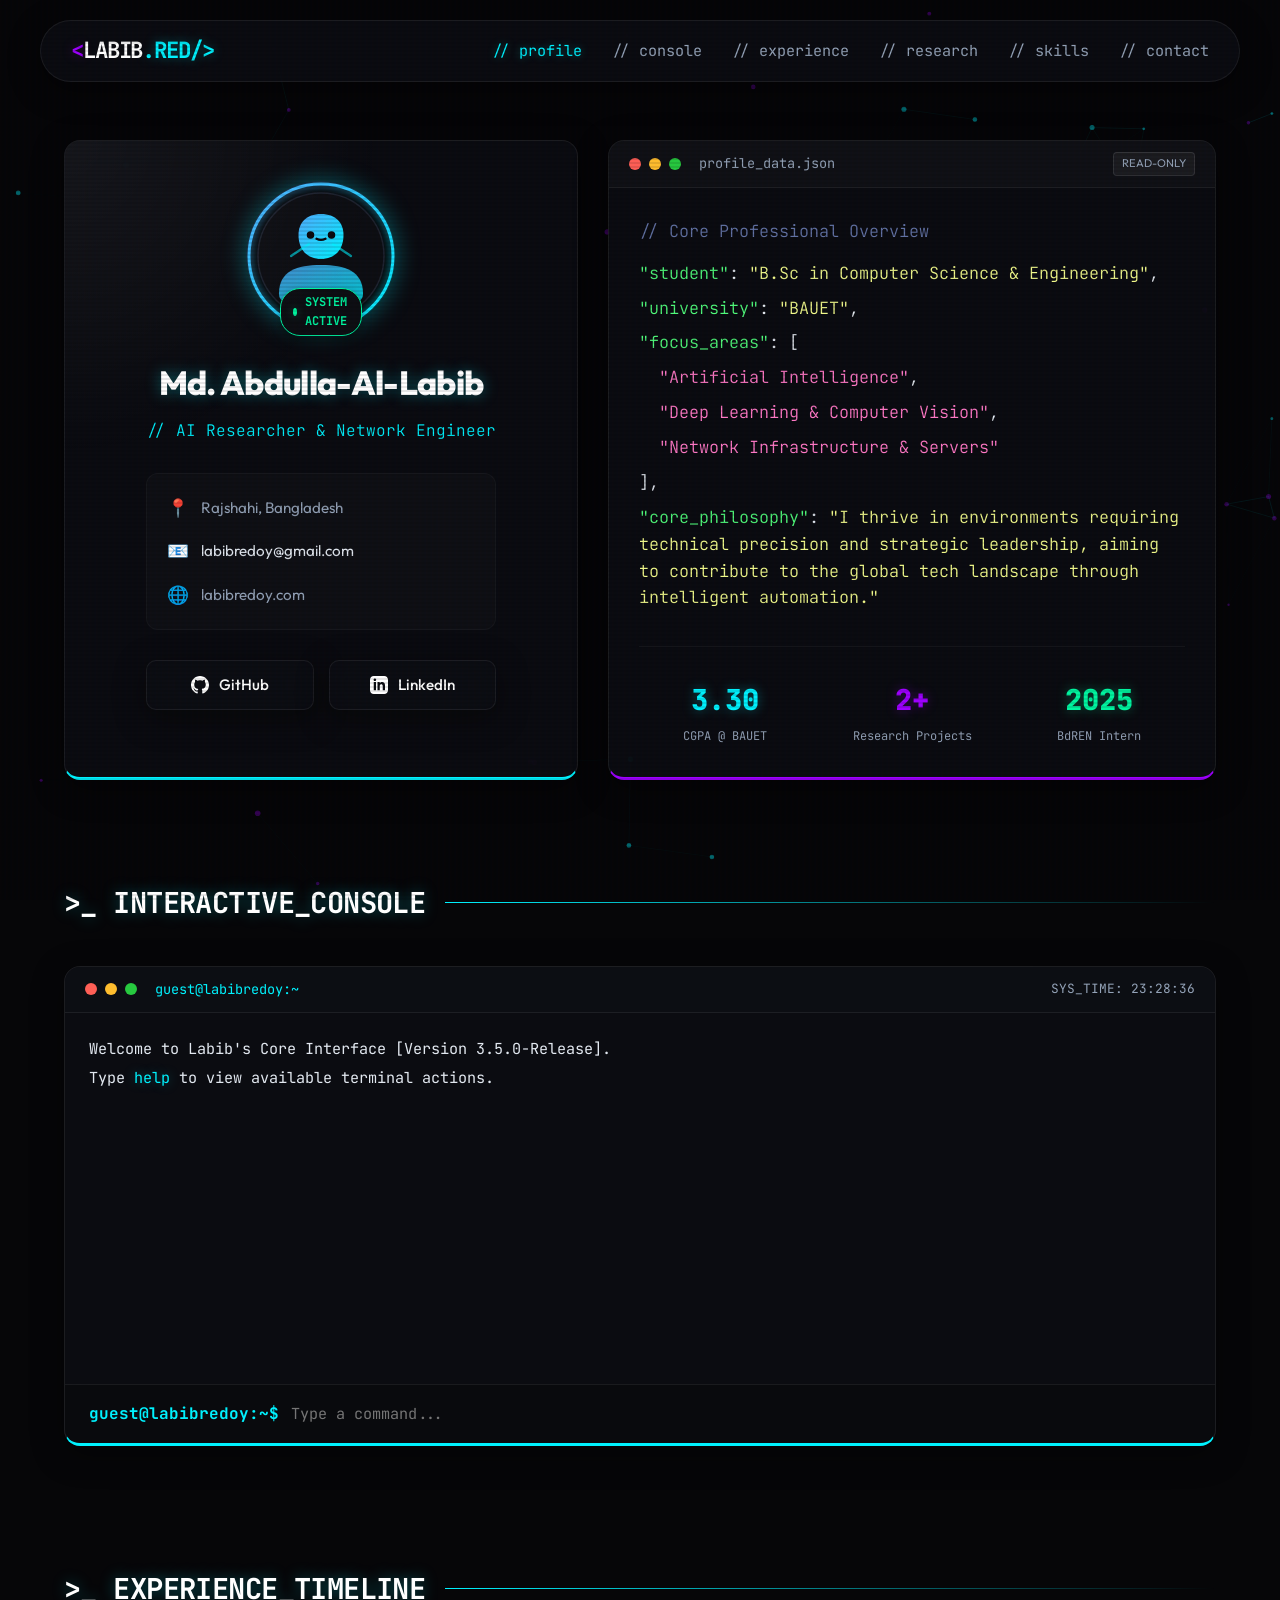
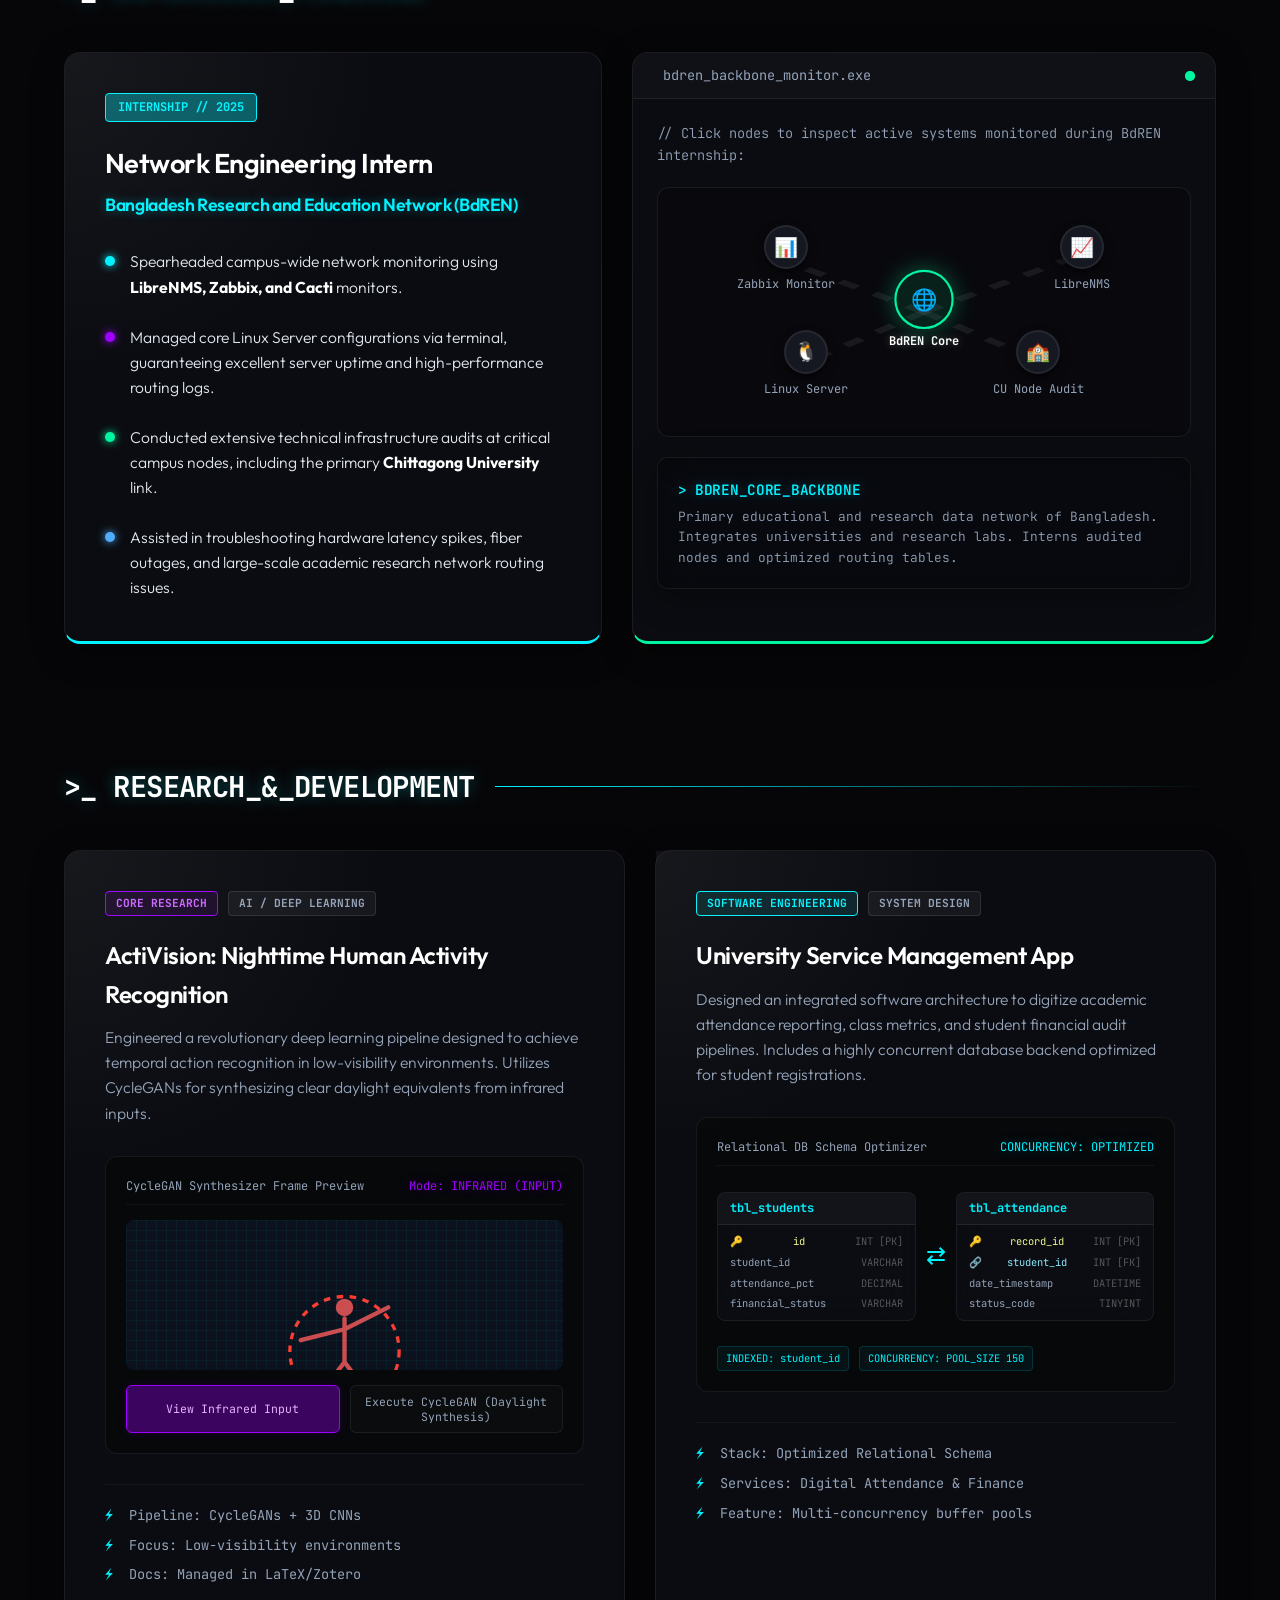
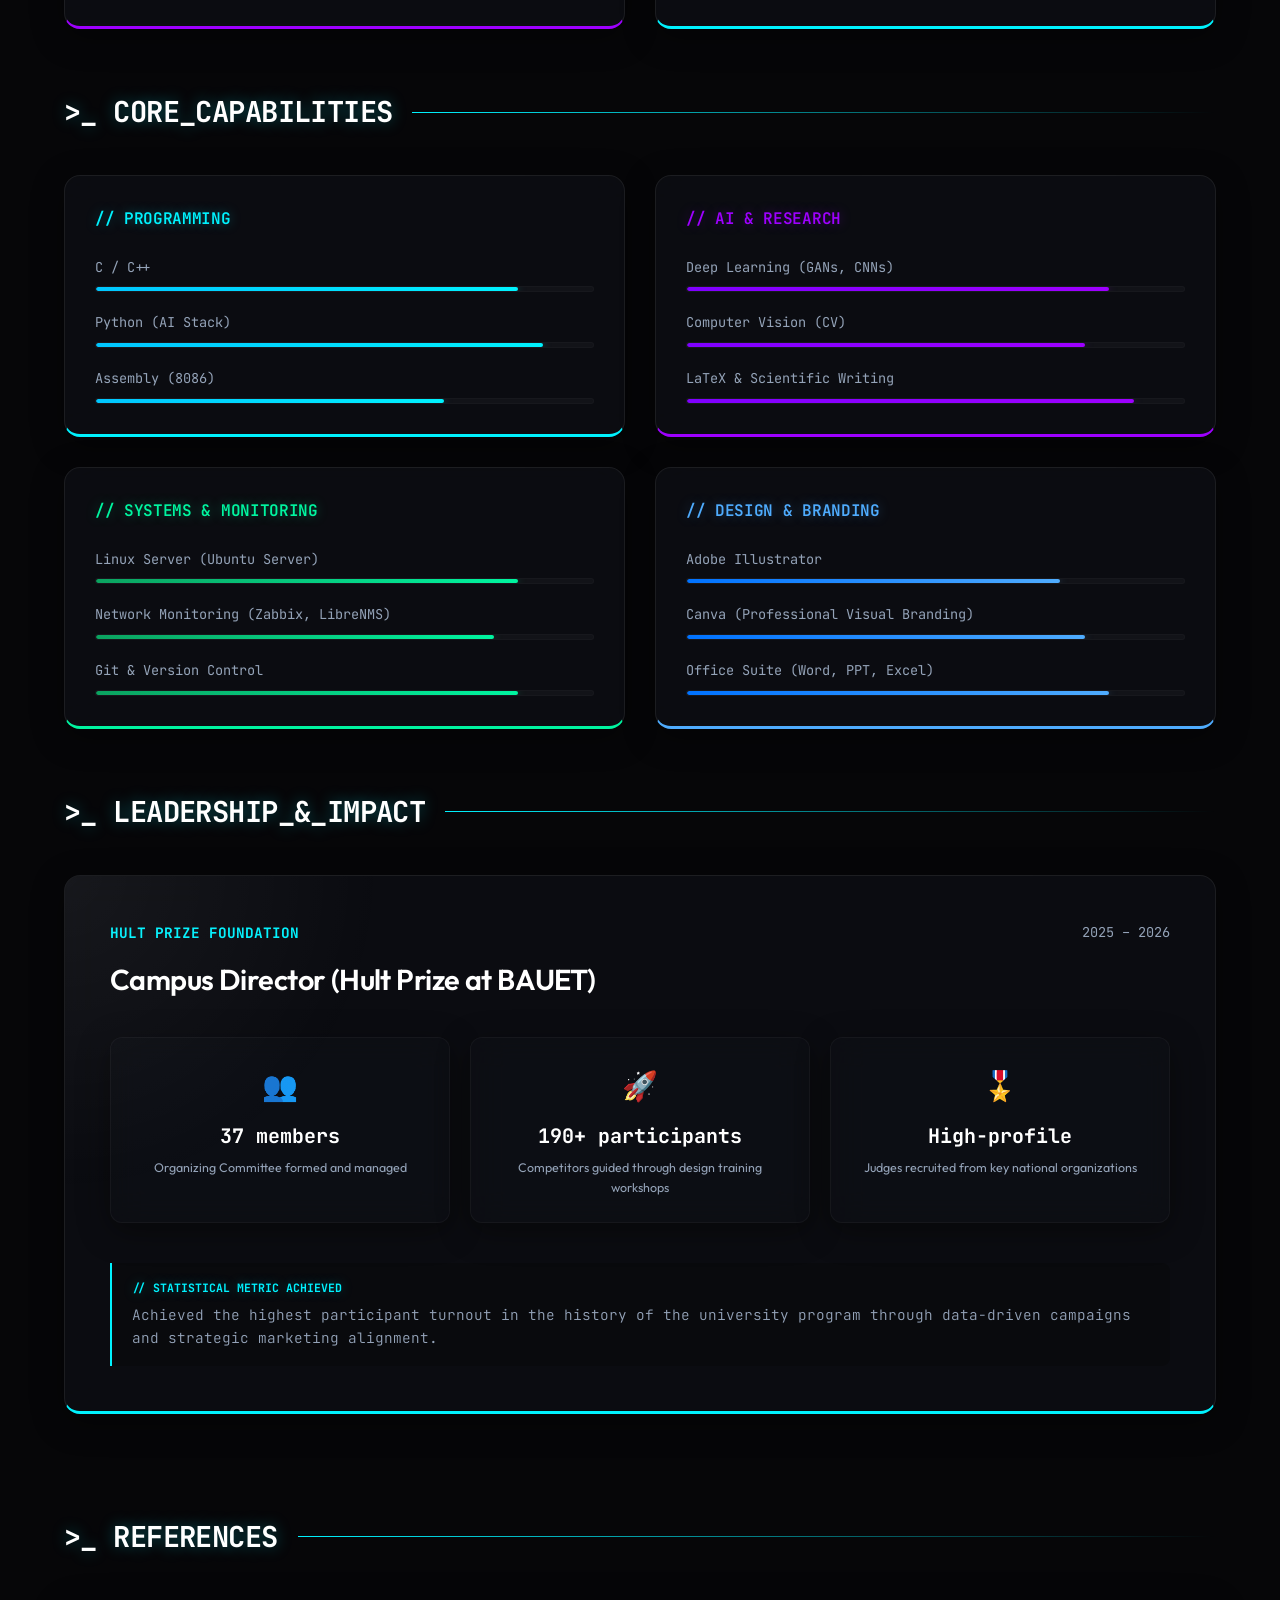
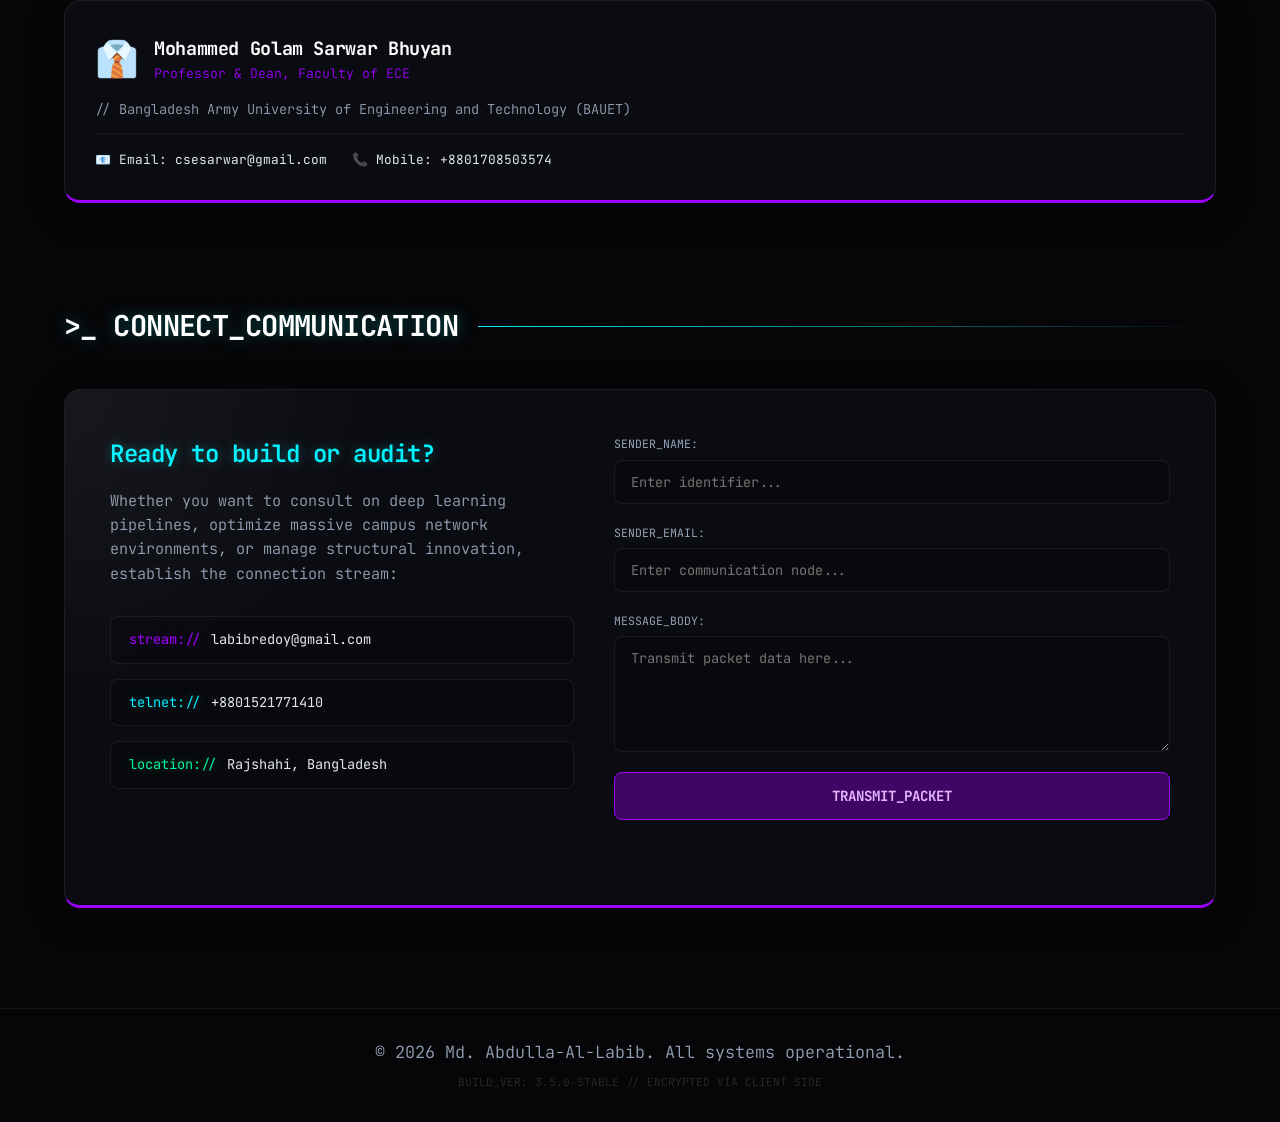
==== index.html @ 05182da0 "Add files via upload" ====
<!DOCTYPE html>
<html lang="en">
<head>
    <meta charset="UTF-8">
    <meta name="viewport" content="width=device-width, initial-scale=1.0">
    <title>Md. Abdulla-Al-Labib | AI Research & Network Infrastructure Engineer</title>
    <!-- SEO Optimization -->
    <meta name="description" content="Portfolio of Md. Abdulla-Al-Labib. Computer Science student at BAUET specializing in AI research, deep learning, network engineering, and high-performance server administration. Explore active projects, interactive terminals, and systems work.">
    <meta name="keywords" content="Abdulla-Al-Labib, Labib Redoy, AI Research, Deep Learning, Network Engineering, BdREN, BAUET, CycleGANs, Linux Administration, Cybersecurity, Portfolio">
    <meta name="author" content="Md. Abdulla-Al-Labib">
    <meta property="og:title" content="Md. Abdulla-Al-Labib | AI & Network Engineer Portfolio">
    <meta property="og:description" content="Explore AI research, deep learning pipelines, network configurations, and an interactive Linux terminal simulation.">
    <meta property="og:type" content="website">
    
    <!-- Google Fonts -->
    <link rel="preconnect" href="https://fonts.googleapis.com">
    <link rel="preconnect" href="https://fonts.gstatic.com" crossorigin>
    <link href="https://fonts.googleapis.com/css2?family=JetBrains+Mono:wght@300;400;500;700&family=Outfit:wght@300;400;500;600;700;800&display=swap" rel="stylesheet">
    
    <!-- Custom CSS Link -->
    <link rel="stylesheet" href="style.css">
</head>
<body class="cyber-theme-dark">
    <!-- Particle Background Canvas -->
    <canvas id="particle-canvas"></canvas>

    <!-- Scanning Line Effect -->
    <div class="hologram-scanline"></div>

    <!-- Interactive Navigation -->
    <header class="main-header glass-card">
        <div class="header-container">
            <a href="#" class="logo-text">
                <span class="neon-purple">&lt;</span>LABIB<span class="neon-teal">.RED/&gt;</span>
            </a>
            
            <nav class="desktop-nav">
                <ul>
                    <li><a href="#about" class="nav-link active">// profile</a></li>
                    <li><a href="#terminal-section" class="nav-link">// console</a></li>
                    <li><a href="#experience" class="nav-link">// experience</a></li>
                    <li><a href="#research" class="nav-link">// research</a></li>
                    <li><a href="#skills" class="nav-link">// skills</a></li>
                    <li><a href="#contact" class="nav-link">// contact</a></li>
                </ul>
            </nav>

            <button class="mobile-nav-toggle" aria-label="Toggle Menu" id="menu-toggle">
                <span class="bar"></span>
                <span class="bar"></span>
                <span class="bar"></span>
            </button>
        </div>
    </header>

    <!-- Mobile Navigation Overlay -->
    <div class="mobile-menu-overlay" id="mobile-menu">
        <nav class="mobile-nav">
            <ul>
                <li><a href="#about" class="mobile-link">// profile</a></li>
                <li><a href="#terminal-section" class="mobile-link">// console</a></li>
                <li><a href="#experience" class="mobile-link">// experience</a></li>
                <li><a href="#research" class="mobile-link">// research</a></li>
                <li><a href="#skills" class="mobile-link">// skills</a></li>
                <li><a href="#contact" class="mobile-link">// contact</a></li>
            </ul>
        </nav>
    </div>

    <!-- Main Container -->
    <main class="content-wrapper">
        
        <!-- Hero & Profile Section -->
        <section id="about" class="hero-section scroll-reveal">
            <div class="hero-grid">
                
                <!-- Profile Neon Card -->
                <div class="profile-card glass-card hover-tilt">
                    <div class="card-glow"></div>
                    <div class="profile-avatar-container">
                        <!-- If avatar.png is added by user it will display; otherwise elegant custom SVG structure is shown -->
                        <div class="avatar-wrapper">
                            <img src="avatar.png" alt="Md. Abdulla-Al-Labib" class="profile-img" onerror="this.style.display='none'; document.getElementById('fallback-svg-avatar').style.display='block';">
                            <svg id="fallback-svg-avatar" class="svg-avatar" viewBox="0 0 100 100" xmlns="http://www.w3.org/2000/svg">
                                <defs>
                                    <linearGradient id="avatar-grad" x1="0%" y1="0%" x2="100%" y2="100%">
                                        <stop offset="0%" stop-color="#4FACFE" />
                                        <stop offset="100%" stop-color="#00F2FE" />
                                    </linearGradient>
                                    <filter id="avatar-glow">
                                        <feGaussianBlur stdDeviation="3" result="blur" />
                                        <feComposite in="SourceGraphic" in2="blur" operator="over" />
                                    </filter>
                                </defs>
                                <circle cx="50" cy="50" r="48" fill="none" stroke="url(#avatar-grad)" stroke-width="2" filter="url(#avatar-glow)"/>
                                <circle cx="50" cy="50" r="42" fill="#0E0F14" stroke="#1F2430" stroke-width="1"/>
                                <!-- Cyber hacker graphic avatar -->
                                <path d="M50,22 C40,22 35,28 35,36 C35,46 41,52 50,52 C59,52 65,46 65,36 C65,28 60,22 50,22 Z" fill="url(#avatar-grad)" />
                                <path d="M22,75 C22,60 34,56 50,56 C66,56 78,60 78,75 C78,82 72,82 50,82 C28,82 22,82 22,75 Z" fill="url(#avatar-grad)" opacity="0.8" />
                                <circle cx="43" cy="36" r="2.5" fill="#0B0B0F" />
                                <circle cx="57" cy="36" r="2.5" fill="#0B0B0F" />
                                <path d="M47,38.5 Q50,40 53,38.5" fill="none" stroke="#0B0B0F" stroke-width="1.5" stroke-linecap="round"/>
                                <path d="M30,50 L42,42 M70,50 L58,42" stroke="#00F2FE" stroke-width="1.5" stroke-linecap="round" opacity="0.6"/>
                            </svg>
                        </div>
                        <div class="status-badge">
                            <span class="status-indicator-dot"></span>
                            <span class="status-text">SYSTEM ACTIVE</span>
                        </div>
                    </div>
                    
                    <div class="profile-details">
                        <h1 class="dev-name neon-glow-text">Md. Abdulla-Al-Labib</h1>
                        <p class="dev-tagline">// AI Researcher &amp; Network Engineer</p>
                        
                        <div class="meta-item-group">
                            <div class="meta-item">
                                <span class="meta-icon">📍</span>
                                <span class="meta-label">Rajshahi, Bangladesh</span>
                            </div>
                            <div class="meta-item">
                                <span class="meta-icon">📧</span>
                                <a href="mailto:labibredoy@gmail.com" class="meta-link">labibredoy@gmail.com</a>
                            </div>
                            <div class="meta-item">
                                <span class="meta-icon">🌐</span>
                                <span class="meta-label">labibredoy.com</span>
                            </div>
                        </div>

                        <div class="social-badges">
                            <a href="https://github.com/labibredoy" target="_blank" class="social-btn glass-card">
                                <svg class="social-icon" viewBox="0 0 24 24" xmlns="http://www.w3.org/2000/svg"><path d="M12 0c-6.626 0-12 5.373-12 12 0 5.302 3.438 9.8 8.207 11.387.599.111.793-.261.793-.577v-2.234c-3.338.726-4.033-1.416-4.033-1.416-.546-1.387-1.333-1.756-1.333-1.756-1.089-.745.083-.729.083-.729 1.205.084 1.839 1.237 1.839 1.237 1.07 1.834 2.807 1.304 3.492.997.107-.775.418-1.305.762-1.604-2.665-.305-5.467-1.334-5.467-5.931 0-1.311.469-2.381 1.236-3.221-.124-.303-.535-1.524.117-3.176 0 0 1.008-.322 3.301 1.23.957-.266 1.983-.399 3.003-.404 1.02.005 2.047.138 3.006.404 2.291-1.552 3.297-1.23 3.297-1.23.653 1.653.242 2.874.118 3.176.77.84 1.235 1.911 1.235 3.221 0 4.609-2.807 5.624-5.479 5.921.43.372.823 1.102.823 2.222v3.293c0 .319.192.694.801.576 4.765-1.589 8.199-6.086 8.199-11.386 0-6.627-5.373-12-12-12z" fill="currentColor"/></svg>
                                <span>GitHub</span>
                            </a>
                            <a href="https://linkedin.com/in/labibredoy" target="_blank" class="social-btn glass-card">
                                <svg class="social-icon" viewBox="0 0 24 24" xmlns="http://www.w3.org/2000/svg"><path d="M19 0h-14c-2.761 0-5 2.239-5 5v14c0 2.761 2.239 5 5 5h14c2.762 0 5-2.239 5-5v-14c0-2.761-2.238-5-5-5zm-11 19h-3v-11h3v11zm-1.5-12.268c-.966 0-1.75-.779-1.75-1.75s.784-1.75 1.75-1.75 1.75.779 1.75 1.75-.784 1.75-1.75 1.75zm13.5 12.268h-3v-5.604c0-3.368-4-3.113-4 0v5.604h-3v-11h3v1.765c1.396-2.586 7-2.777 7 2.476v6.759z" fill="currentColor"/></svg>
                                <span>LinkedIn</span>
                            </a>
                        </div>
                    </div>
                </div>

                <!-- Profile Bio Console Card -->
                <div class="bio-panel glass-card">
                    <div class="panel-header">
                        <div class="window-dot red"></div>
                        <div class="window-dot yellow"></div>
                        <div class="window-dot green"></div>
                        <span class="panel-title">profile_data.json</span>
                        <span class="panel-tag">READ-ONLY</span>
                    </div>
                    <div class="panel-body font-mono">
                        <p class="code-comment">// Core Professional Overview</p>
                        <p class="code-line"><span class="c-key">"student"</span>: <span class="c-val">"B.Sc in Computer Science &amp; Engineering"</span>,</p>
                        <p class="code-line"><span class="c-key">"university"</span>: <span class="c-val">"BAUET"</span>,</p>
                        <p class="code-line"><span class="c-key">"focus_areas"</span>: [</p>
                        <p class="code-line indent-1"><span class="c-string">"Artificial Intelligence"</span>,</p>
                        <p class="code-line indent-1"><span class="c-string">"Deep Learning &amp; Computer Vision"</span>,</p>
                        <p class="code-line indent-1"><span class="c-string">"Network Infrastructure &amp; Servers"</span></p>
                        <p class="code-line">],</p>
                        <p class="code-line"><span class="c-key">"core_philosophy"</span>: <span class="c-val">"I thrive in environments requiring technical precision and strategic leadership, aiming to contribute to the global tech landscape through intelligent automation."</span></p>
                        
                        <div class="profile-highlights">
                            <div class="highlight-stat">
                                <span class="stat-number neon-teal">3.30</span>
                                <span class="stat-desc">CGPA @ BAUET</span>
                            </div>
                            <div class="highlight-stat">
                                <span class="stat-number neon-purple">2+</span>
                                <span class="stat-desc">Research Projects</span>
                            </div>
                            <div class="highlight-stat">
                                <span class="stat-number neon-emerald">2025</span>
                                <span class="stat-desc">BdREN Intern</span>
                            </div>
                        </div>
                    </div>
                </div>

            </div>
        </section>

        <!-- Terminal Interactive Section -->
        <section id="terminal-section" class="terminal-container-section scroll-reveal">
            <div class="section-title-wrap">
                <h2 class="section-title neon-glow-text">&gt;_ INTERACTIVE_CONSOLE</h2>
                <div class="decor-line"></div>
            </div>
            
            <div class="terminal-shell glass-card">
                <div class="terminal-header">
                    <div class="window-dot red"></div>
                    <div class="window-dot yellow"></div>
                    <div class="window-dot green"></div>
                    <span class="terminal-title">guest@labibredoy:~</span>
                    <div class="terminal-sys-time" id="live-time">SYS_TIME: 16:21:51</div>
                </div>
                
                <div class="terminal-body font-mono" id="terminal-output">
                    <div class="terminal-row">Welcome to Labib's Core Interface [Version 3.5.0-Release].</div>
                    <div class="terminal-row">Type <span class="neon-teal">help</span> to view available terminal actions.</div>
                    <div class="terminal-row">&nbsp;</div>
                </div>
                
                <div class="terminal-input-row font-mono">
                    <span class="terminal-prompt">guest@labibredoy:~$</span>
                    <div class="input-wrapper">
                        <input type="text" id="terminal-input" autocomplete="off" autofocus placeholder="Type a command...">
                        <div class="autocomplete-hint" id="autocomplete-hint"></div>
                    </div>
                </div>
            </div>
        </section>

        <!-- Experience Timeline & Monitoring Node Visualization -->
        <section id="experience" class="experience-section scroll-reveal">
            <div class="section-title-wrap">
                <h2 class="section-title neon-glow-text">&gt;_ EXPERIENCE_TIMELINE</h2>
                <div class="decor-line"></div>
            </div>

            <div class="exp-grid">
                <!-- Timeline Info Card -->
                <div class="exp-details-card glass-card">
                    <div class="card-glow"></div>
                    <div class="exp-badge">INTERNSHIP // 2025</div>
                    <h3 class="exp-role">Network Engineering Intern</h3>
                    <h4 class="exp-org neon-teal">Bangladesh Research and Education Network (BdREN)</h4>
                    
                    <ul class="exp-bullets">
                        <li>
                            <span class="bullet-glow teal"></span>
                            <p>Spearheaded campus-wide network monitoring using <strong>LibreNMS, Zabbix, and Cacti</strong> monitors.</p>
                        </li>
                        <li>
                            <span class="bullet-glow purple"></span>
                            <p>Managed core Linux Server configurations via terminal, guaranteeing excellent server uptime and high-performance routing logs.</p>
                        </li>
                        <li>
                            <span class="bullet-glow emerald"></span>
                            <p>Conducted extensive technical infrastructure audits at critical campus nodes, including the primary <strong>Chittagong University</strong> link.</p>
                        </li>
                        <li>
                            <span class="bullet-glow blue"></span>
                            <p>Assisted in troubleshooting hardware latency spikes, fiber outages, and large-scale academic research network routing issues.</p>
                        </li>
                    </ul>
                </div>

                <!-- Network Monitoring Node Interactive Interface -->
                <div class="network-vis-card glass-card">
                    <div class="panel-header">
                        <span class="panel-title">bdren_backbone_monitor.exe</span>
                        <div class="pulse-beacon">
                            <span class="beacon-wave"></span>
                            <span class="beacon-dot"></span>
                        </div>
                    </div>
                    <div class="panel-body">
                        <p class="vis-instruction font-mono">// Click nodes to inspect active systems monitored during BdREN internship:</p>
                        
                        <div class="network-canvas-wrap">
                            <div class="net-nodes-container">
                                <!-- Central Router Node -->
                                <div class="net-node central active-node" id="node-central" data-node="bdren">
                                    <div class="node-circle">🌐</div>
                                    <span class="node-name">BdREN Core</span>
                                </div>
                                
                                <!-- Satellite Node 1: Zabbix -->
                                <div class="net-node sat-node" id="node-zabbix" data-node="zabbix" style="top: 15%; left: 15%;">
                                    <div class="node-circle">📊</div>
                                    <span class="node-name">Zabbix Monitor</span>
                                </div>

                                <!-- Satellite Node 2: LibreNMS -->
                                <div class="net-node sat-node" id="node-librenms" data-node="librenms" style="top: 15%; right: 15%;">
                                    <div class="node-circle">📈</div>
                                    <span class="node-name">LibreNMS</span>
                                </div>

                                <!-- Satellite Node 3: Linux Server -->
                                <div class="net-node sat-node" id="node-linux" data-node="linux" style="bottom: 15%; left: 20%;">
                                    <div class="node-circle">🐧</div>
                                    <span class="node-name">Linux Server</span>
                                </div>

                                <!-- Satellite Node 4: CU Link -->
                                <div class="net-node sat-node" id="node-cu" data-node="cu" style="bottom: 15%; right: 20%;">
                                    <div class="node-circle">🏫</div>
                                    <span class="node-name">CU Node Audit</span>
                                </div>

                                <!-- SVG Connecting Lines -->
                                <svg class="net-links-svg" viewBox="0 0 100 100" preserveAspectRatio="none">
                                    <line x1="50%" y1="50%" x2="22%" y2="28%" class="net-link-line" id="link-zabbix"/>
                                    <line x1="50%" y1="50%" x2="78%" y2="28%" class="net-link-line" id="link-librenms"/>
                                    <line x1="50%" y1="50%" x2="26%" y2="72%" class="net-link-line" id="link-linux"/>
                                    <line x1="50%" y1="50%" x2="74%" y2="72%" class="net-link-line" id="link-cu"/>
                                </svg>
                            </div>
                        </div>

                        <!-- Info Display Panel for Active Node -->
                        <div class="node-info-panel glass-card font-mono" id="node-info-text">
                            <h4 class="node-info-title neon-teal">&gt; BDREN_CORE_BACKBONE</h4>
                            <p class="node-info-body">Primary educational and research data network of Bangladesh. Integrates universities and research labs. Interns audited nodes and optimized routing tables.</p>
                        </div>
                    </div>
                </div>
            </div>
        </section>

        <!-- AI Research & Projects Grid -->
        <section id="research" class="research-section scroll-reveal">
            <div class="section-title-wrap">
                <h2 class="section-title neon-glow-text">&gt;_ RESEARCH_&amp;_DEVELOPMENT</h2>
                <div class="decor-line"></div>
            </div>

            <div class="research-grid">
                
                <!-- Project 1: Activision (Deep Learning Research) -->
                <div class="project-card glass-card">
                    <div class="card-glow"></div>
                    <div class="project-tags">
                        <span class="tag purple">CORE RESEARCH</span>
                        <span class="tag">AI / DEEP LEARNING</span>
                    </div>
                    
                    <h3 class="project-title">ActiVision: Nighttime Human Activity Recognition</h3>
                    <p class="project-description">
                        Engineered a revolutionary deep learning pipeline designed to achieve temporal action recognition in low-visibility environments. Utilizes CycleGANs for synthesizing clear daylight equivalents from infrared inputs.
                    </p>

                    <!-- Interactive Image Toggle/Slider Sim representing CycleGAN translation -->
                    <div class="cyclegan-sandbox">
                        <div class="sandbox-header font-mono">
                            <span>CycleGAN Synthesizer Frame Preview</span>
                            <span class="neon-purple" id="sandbox-mode-txt">Mode: INFRARED (INPUT)</span>
                        </div>
                        <div class="sandbox-display">
                            <!-- SVG Representing Infrared frame -->
                            <div class="frame-canvas ir-canvas active-frame" id="ir-frame">
                                <div class="thermal-grid"></div>
                                <svg viewBox="0 0 200 120" xmlns="http://www.w3.org/2000/svg">
                                    <rect width="200" height="120" fill="#0c111e"/>
                                    <!-- Infrared visual scanlines -->
                                    <circle cx="100" cy="60" r="25" fill="none" stroke="#ff3b30" stroke-width="1.5" stroke-dasharray="3 3"/>
                                    <!-- Low vis wireframe human action -->
                                    <path d="M100,45 L100,65 L85,85 M100,65 L115,85 M100,50 L80,55 M100,50 L120,40" stroke="#ff5b5b" stroke-width="2" stroke-linecap="round" fill="none" opacity="0.8"/>
                                    <circle cx="100" cy="40" r="4" fill="#ff5b5b" opacity="0.8"/>
                                    <!-- Static / Thermal Noise overlay -->
                                    <rect width="200" height="120" fill="url(#static-pattern)" opacity="0.15"/>
                                </svg>
                            </div>

                            <!-- SVG Representing daylight translated frame -->
                            <div class="frame-canvas daylight-canvas" id="day-frame">
                                <svg viewBox="0 0 200 120" xmlns="http://www.w3.org/2000/svg">
                                    <rect width="200" height="120" fill="#f0f4f8"/>
                                    <!-- Full visibility reconstructed human action -->
                                    <path d="M100,45 L100,65 L85,85 M100,65 L115,85 M100,50 L80,55 M100,50 L120,40" stroke="#0052cc" stroke-width="2.5" stroke-linecap="round" fill="none"/>
                                    <circle cx="100" cy="40" r="4.5" fill="#0052cc"/>
                                    <path d="M70,105 L130,105" stroke="#333" stroke-width="1"/>
                                </svg>
                            </div>
                        </div>
                        <div class="sandbox-controls font-mono">
                            <button class="synth-btn active" id="btn-show-ir">View Infrared Input</button>
                            <button class="synth-btn" id="btn-show-day">Execute CycleGAN (Daylight Synthesis)</button>
                        </div>
                    </div>

                    <ul class="project-bullets font-mono">
                        <li><span>⚡</span> Pipeline: CycleGANs + 3D CNNs</li>
                        <li><span>⚡</span> Focus: Low-visibility environments</li>
                        <li><span>⚡</span> Docs: Managed in LaTeX/Zotero</li>
                    </ul>
                </div>

                <!-- Project 2: University Service Management Application -->
                <div class="project-card glass-card">
                    <div class="card-glow"></div>
                    <div class="project-tags">
                        <span class="tag teal">SOFTWARE ENGINEERING</span>
                        <span class="tag">SYSTEM DESIGN</span>
                    </div>

                    <h3 class="project-title">University Service Management App</h3>
                    <p class="project-description">
                        Designed an integrated software architecture to digitize academic attendance reporting, class metrics, and student financial audit pipelines. Includes a highly concurrent database backend optimized for student registrations.
                    </p>

                    <!-- Interactive Database Schema Widget -->
                    <div class="db-schema-sandbox">
                        <div class="sandbox-header font-mono">
                            <span>Relational DB Schema Optimizer</span>
                            <span class="neon-teal">CONCURRENCY: OPTIMIZED</span>
                        </div>
                        
                        <div class="db-schema-grid font-mono">
                            <!-- Table 1: Students -->
                            <div class="db-table glass-card">
                                <div class="table-title">tbl_students</div>
                                <div class="table-rows">
                                    <div class="table-field pk">id <span class="field-type">INT [PK]</span></div>
                                    <div class="table-field">student_id <span class="field-type">VARCHAR</span></div>
                                    <div class="table-field">attendance_pct <span class="field-type">DECIMAL</span></div>
                                    <div class="table-field">financial_status <span class="field-type">VARCHAR</span></div>
                                </div>
                            </div>
                            
                            <!-- Connecting Link representation -->
                            <div class="db-connector">⇄</div>

                            <!-- Table 2: Attendance -->
                            <div class="db-table glass-card">
                                <div class="table-title">tbl_attendance</div>
                                <div class="table-rows">
                                    <div class="table-field pk">record_id <span class="field-type">INT [PK]</span></div>
                                    <div class="table-field fk">student_id <span class="field-type">INT [FK]</span></div>
                                    <div class="table-field">date_timestamp <span class="field-type">DATETIME</span></div>
                                    <div class="table-field">status_code <span class="field-type">TINYINT</span></div>
                                </div>
                            </div>
                        </div>
                        
                        <div class="optimization-metrics font-mono">
                            <span class="metric-badge">INDEXED: student_id</span>
                            <span class="metric-badge">CONCURRENCY: POOL_SIZE 150</span>
                        </div>
                    </div>

                    <ul class="project-bullets font-mono">
                        <li><span>⚡</span> Stack: Optimized Relational Schema</li>
                        <li><span>⚡</span> Services: Digital Attendance &amp; Finance</li>
                        <li><span>⚡</span> Feature: Multi-concurrency buffer pools</li>
                    </ul>
                </div>

            </div>
        </section>

        <!-- High-Tech Skills Dashboard -->
        <section id="skills" class="skills-section scroll-reveal">
            <div class="section-title-wrap">
                <h2 class="section-title neon-glow-text">&gt;_ CORE_CAPABILITIES</h2>
                <div class="decor-line"></div>
            </div>

            <div class="skills-dashboard">
                <!-- Skill Category 1 -->
                <div class="skill-category-card glass-card">
                    <h3 class="category-header neon-teal">// PROGRAMMING</h3>
                    <div class="skill-item-wrap">
                        <div class="skill-row-item">
                            <div class="skill-name font-mono">C / C++</div>
                            <div class="progress-bar-container">
                                <div class="progress-fill teal-glow" style="width: 85%;"></div>
                            </div>
                        </div>
                        <div class="skill-row-item">
                            <div class="skill-name font-mono">Python (AI Stack)</div>
                            <div class="progress-bar-container">
                                <div class="progress-fill teal-glow" style="width: 90%;"></div>
                            </div>
                        </div>
                        <div class="skill-row-item">
                            <div class="skill-name font-mono">Assembly (8086)</div>
                            <div class="progress-bar-container">
                                <div class="progress-fill teal-glow" style="width: 70%;"></div>
                            </div>
                        </div>
                    </div>
                </div>

                <!-- Skill Category 2 -->
                <div class="skill-category-card glass-card">
                    <h3 class="category-header neon-purple">// AI &amp; RESEARCH</h3>
                    <div class="skill-item-wrap">
                        <div class="skill-row-item">
                            <div class="skill-name font-mono">Deep Learning (GANs, CNNs)</div>
                            <div class="progress-bar-container">
                                <div class="progress-fill purple-glow" style="width: 85%;"></div>
                            </div>
                        </div>
                        <div class="skill-row-item">
                            <div class="skill-name font-mono">Computer Vision (CV)</div>
                            <div class="progress-bar-container">
                                <div class="progress-fill purple-glow" style="width: 80%;"></div>
                            </div>
                        </div>
                        <div class="skill-row-item">
                            <div class="skill-name font-mono">LaTeX &amp; Scientific Writing</div>
                            <div class="progress-bar-container">
                                <div class="progress-fill purple-glow" style="width: 90%;"></div>
                            </div>
                        </div>
                    </div>
                </div>

                <!-- Skill Category 3 -->
                <div class="skill-category-card glass-card">
                    <h3 class="category-header neon-emerald">// SYSTEMS &amp; MONITORING</h3>
                    <div class="skill-item-wrap">
                        <div class="skill-row-item">
                            <div class="skill-name font-mono">Linux Server (Ubuntu Server)</div>
                            <div class="progress-bar-container">
                                <div class="progress-fill emerald-glow" style="width: 85%;"></div>
                            </div>
                        </div>
                        <div class="skill-row-item">
                            <div class="skill-name font-mono">Network Monitoring (Zabbix, LibreNMS)</div>
                            <div class="progress-bar-container">
                                <div class="progress-fill emerald-glow" style="width: 80%;"></div>
                            </div>
                        </div>
                        <div class="skill-row-item">
                            <div class="skill-name font-mono">Git &amp; Version Control</div>
                            <div class="progress-bar-container">
                                <div class="progress-fill emerald-glow" style="width: 85%;"></div>
                            </div>
                        </div>
                    </div>
                </div>

                <!-- Skill Category 4 -->
                <div class="skill-category-card glass-card">
                    <h3 class="category-header neon-blue">// DESIGN &amp; BRANDING</h3>
                    <div class="skill-item-wrap">
                        <div class="skill-row-item">
                            <div class="skill-name font-mono">Adobe Illustrator</div>
                            <div class="progress-bar-container">
                                <div class="progress-fill blue-glow" style="width: 75%;"></div>
                            </div>
                        </div>
                        <div class="skill-row-item">
                            <div class="skill-name font-mono">Canva (Professional Visual Branding)</div>
                            <div class="progress-bar-container">
                                <div class="progress-fill blue-glow" style="width: 80%;"></div>
                            </div>
                        </div>
                        <div class="skill-row-item">
                            <div class="skill-name font-mono">Office Suite (Word, PPT, Excel)</div>
                            <div class="progress-bar-container">
                                <div class="progress-fill blue-glow" style="width: 85%;"></div>
                            </div>
                        </div>
                    </div>
                </div>
            </div>
        </section>

        <!-- Leadership & Impact Showcase -->
        <section id="leadership" class="leadership-section scroll-reveal">
            <div class="section-title-wrap">
                <h2 class="section-title neon-glow-text">&gt;_ LEADERSHIP_&amp;_IMPACT</h2>
                <div class="decor-line"></div>
            </div>

            <div class="leader-card glass-card">
                <div class="card-glow"></div>
                <div class="leader-header">
                    <div class="leader-org font-mono">HULT PRIZE FOUNDATION</div>
                    <div class="leader-period font-mono">2025 – 2026</div>
                </div>
                <h3 class="leader-title">Campus Director (Hult Prize at BAUET)</h3>
                
                <div class="leader-highlights">
                    <div class="highlight-node glass-card hover-tilt">
                        <span class="node-icon">👥</span>
                        <div class="node-stats font-mono">37 members</div>
                        <div class="node-label">Organizing Committee formed and managed</div>
                    </div>
                    <div class="highlight-node glass-card hover-tilt">
                        <span class="node-icon">🚀</span>
                        <div class="node-stats font-mono">190+ participants</div>
                        <div class="node-label">Competitors guided through design training workshops</div>
                    </div>
                    <div class="highlight-node glass-card hover-tilt">
                        <span class="node-icon">🎖️</span>
                        <div class="node-stats font-mono">High-profile</div>
                        <div class="node-label">Judges recruited from key national organizations</div>
                    </div>
                </div>

                <div class="leader-verdict font-mono">
                    <span class="neon-teal">// STATISTICAL METRIC ACHIEVED</span>
                    <p>Achieved the highest participant turnout in the history of the university program through data-driven campaigns and strategic marketing alignment.</p>
                </div>
            </div>
        </section>

        <!-- References Section -->
        <section class="references-section scroll-reveal">
            <div class="section-title-wrap">
                <h2 class="section-title neon-glow-text">&gt;_ REFERENCES</h2>
                <div class="decor-line"></div>
            </div>

            <div class="ref-grid">
                <div class="ref-card glass-card font-mono">
                    <div class="ref-header">
                        <span class="ref-icon">👔</span>
                        <div>
                            <h4 class="ref-name">Mohammed Golam Sarwar Bhuyan</h4>
                            <p class="ref-title">Professor &amp; Dean, Faculty of ECE</p>
                        </div>
                    </div>
                    <p class="ref-org">// Bangladesh Army University of Engineering and Technology (BAUET)</p>
                    <div class="ref-contact-links">
                        <span class="ref-detail">📧 Email: csesarwar@gmail.com</span>
                        <span class="ref-detail">📞 Mobile: +8801708503574</span>
                    </div>
                </div>
            </div>
        </section>

        <!-- Contact & Interactive Form -->
        <section id="contact" class="contact-section scroll-reveal">
            <div class="section-title-wrap">
                <h2 class="section-title neon-glow-text">&gt;_ CONNECT_COMMUNICATION</h2>
                <div class="decor-line"></div>
            </div>

            <div class="contact-card glass-card">
                <div class="card-glow"></div>
                <div class="contact-grid">
                    
                    <div class="contact-info font-mono">
                        <h3 class="neon-teal">Ready to build or audit?</h3>
                        <p>Whether you want to consult on deep learning pipelines, optimize massive campus network environments, or manage structural innovation, establish the connection stream:</p>
                        
                        <div class="direct-channels">
                            <div class="channel-link">
                                <span class="neon-purple">stream://</span>
                                <span>labibredoy@gmail.com</span>
                            </div>
                            <div class="channel-link">
                                <span class="neon-teal">telnet://</span>
                                <span>+8801521771410</span>
                            </div>
                            <div class="channel-link">
                                <span class="neon-emerald">location://</span>
                                <span>Rajshahi, Bangladesh</span>
                            </div>
                        </div>
                    </div>

                    <!-- Cybernetic Contact Console Form -->
                    <form class="contact-form font-mono" id="portfolio-contact-form" action="#" method="POST">
                        <div class="form-row">
                            <label for="sender-name">SENDER_NAME:</label>
                            <input type="text" id="sender-name" name="name" required placeholder="Enter identifier...">
                        </div>
                        <div class="form-row">
                            <label for="sender-email">SENDER_EMAIL:</label>
                            <input type="email" id="sender-email" name="email" required placeholder="Enter communication node...">
                        </div>
                        <div class="form-row">
                            <label for="message-body">MESSAGE_BODY:</label>
                            <textarea id="message-body" name="message" required rows="5" placeholder="Transmit packet data here..."></textarea>
                        </div>
                        <button type="submit" class="transmit-btn">
                            <span class="btn-text">TRANSMIT_PACKET</span>
                            <span class="btn-laser"></span>
                        </button>
                        <div class="form-status-msg" id="form-status"></div>
                    </form>
                </div>
            </div>
        </section>

    </main>

    <!-- Footer -->
    <footer class="main-footer font-mono">
        <p>&copy; 2026 Md. Abdulla-Al-Labib. All systems operational.</p>
        <p class="hologram-foot-text">BUILD_VER: 3.5.0-STABLE // ENCRYPTED VIA CLIENT SIDE</p>
    </footer>

    <!-- Image static patterns and overlay definitions -->
    <svg style="display: none;">
        <defs>
            <pattern id="static-pattern" width="10" height="10" patternUnits="userSpaceOnUse">
                <rect width="2" height="2" fill="#888" opacity="0.3"/>
                <rect x="5" y="5" width="2" height="2" fill="#fff" opacity="0.2"/>
            </pattern>
        </defs>
    </svg>

    <!-- Script Resource Links -->
    <script src="script.js"></script>
</body>
</html>
---- style.css ----
/* ==========================================================================
   Md. Abdulla-Al-Labib - Premium Portfolio Stylesheet
   Design System: Glassmorphism & Cybernetic Neon Accentuation
   ========================================================================== */

/* --------------------------------------------------------------------------
   1. Design Tokens & Core Theme
   -------------------------------------------------------------------------- */
:root {
    /* Color System */
    --bg-darker: #060608;
    --bg-dark: #0E0F14;
    --bg-light-dark: #161821;
    --bg-glass: rgba(14, 15, 20, 0.75);
    
    --neon-teal: #00F2FE;
    --neon-teal-glow: rgba(0, 242, 254, 0.35);
    
    --neon-purple: #9E00FF;
    --neon-purple-glow: rgba(158, 0, 255, 0.35);
    
    --neon-emerald: #00F5A0;
    --neon-emerald-glow: rgba(0, 245, 160, 0.35);
    
    --neon-blue: #4FACFE;
    --neon-blue-glow: rgba(79, 172, 254, 0.35);
    
    --text-main: #E2E8F0;
    --text-muted: #94A3B8;
    --text-bright: #FFFFFF;
    
    --border-glass: rgba(255, 255, 255, 0.07);
    --border-active: rgba(0, 242, 254, 0.5);

    /* Fonts */
    --font-sans: 'Outfit', -apple-system, BlinkMacSystemFont, "Segoe UI", Roboto, sans-serif;
    --font-mono: 'JetBrains Mono', monospace;
    
    /* Animation Timings */
    --transition-smooth: all 0.35s cubic-bezier(0.25, 0.8, 0.25, 1);
    --transition-fast: all 0.2s cubic-bezier(0.4, 0, 0.2, 1);
}

/* Custom Themes (Matrix / Retro Easter Eggs) */
body.matrix-theme {
    --bg-darker: #020202;
    --bg-dark: #050805;
    --bg-light-dark: #0a120a;
    --neon-teal: #00FF3C;
    --neon-teal-glow: rgba(0, 255, 60, 0.4);
    --neon-purple: #00FF3C;
    --neon-purple-glow: rgba(0, 255, 60, 0.4);
    --neon-emerald: #00FF3C;
    --neon-emerald-glow: rgba(0, 255, 60, 0.4);
    --border-active: rgba(0, 255, 60, 0.6);
}

body.cyber-sunset {
    --bg-darker: #0d0614;
    --bg-dark: #12091c;
    --bg-light-dark: #221233;
    --neon-teal: #FF007F;
    --neon-teal-glow: rgba(255, 0, 127, 0.4);
    --neon-purple: #FF5E36;
    --neon-purple-glow: rgba(255, 94, 54, 0.4);
    --neon-emerald: #FEB47B;
    --neon-emerald-glow: rgba(254, 180, 123, 0.4);
    --border-active: rgba(255, 0, 127, 0.6);
}

/* --------------------------------------------------------------------------
   2. Reset & Typography
   -------------------------------------------------------------------------- */
* {
    margin: 0;
    padding: 0;
    box-sizing: border-box;
    scroll-behavior: smooth;
}

body {
    background-color: var(--bg-darker);
    color: var(--text-main);
    font-family: var(--font-sans);
    line-height: 1.6;
    overflow-x: hidden;
    position: relative;
    min-height: 100vh;
}

/* Particle Background Setup */
#particle-canvas {
    position: fixed;
    top: 0;
    left: 0;
    width: 100%;
    height: 100%;
    z-index: 0;
    pointer-events: none;
}

/* Hologram Scanning Line overlay */
.hologram-scanline {
    position: fixed;
    top: 0;
    left: 0;
    width: 100%;
    height: 100%;
    background: linear-gradient(
        rgba(18, 16, 16, 0) 50%, 
        rgba(0, 0, 0, 0.25) 50%
    ), linear-gradient(
        90deg,
        rgba(255, 0, 0, 0.03),
        rgba(0, 255, 0, 0.01),
        rgba(0, 0, 255, 0.03)
    );
    background-size: 100% 4px, 6px 100%;
    z-index: 9999;
    pointer-events: none;
    opacity: 0.4;
}

/* Typography styles */
h1, h2, h3, h4, h5, h6 {
    font-weight: 600;
    color: var(--text-bright);
    letter-spacing: -0.02em;
}

p {
    font-size: 1.05rem;
    font-weight: 300;
}

a {
    color: var(--neon-teal);
    text-decoration: none;
    transition: var(--transition-fast);
}

a:hover {
    color: var(--text-bright);
}

/* Custom Scrollbars */
::-webkit-scrollbar {
    width: 8px;
    height: 8px;
}

::-webkit-scrollbar-track {
    background: var(--bg-darker);
}

::-webkit-scrollbar-thumb {
    background: var(--bg-light-dark);
    border-radius: 4px;
    border: 1px solid var(--border-glass);
}

::-webkit-scrollbar-thumb:hover {
    background: var(--neon-teal-glow);
    border-color: var(--neon-teal);
}

/* --------------------------------------------------------------------------
   3. Premium Structural Utilities (Glassmorphism & Neon Shadows)
   -------------------------------------------------------------------------- */
.glass-card {
    background: var(--bg-glass);
    backdrop-filter: blur(18px) saturate(180%);
    -webkit-backdrop-filter: blur(18px) saturate(180%);
    border: 1px solid var(--border-glass);
    border-radius: 16px;
    box-shadow: 0 8px 32px 0 rgba(0, 0, 0, 0.4);
    position: relative;
    overflow: hidden;
    transition: var(--transition-smooth);
}

.glass-card:hover {
    border-color: rgba(255, 255, 255, 0.15);
    box-shadow: 0 12px 48px 0 rgba(0, 0, 0, 0.6);
}

.card-glow {
    position: absolute;
    top: 0;
    left: 0;
    width: 100%;
    height: 100%;
    background: radial-gradient(800px circle at var(--mouse-x, 0) var(--mouse-y, 0), rgba(255, 255, 255, 0.05), transparent 40%);
    z-index: 1;
    pointer-events: none;
}

/* Text glow utilities */
.neon-glow-text {
    text-shadow: 0 0 15px var(--neon-teal-glow);
}

.neon-purple { color: var(--neon-purple); text-shadow: 0 0 12px var(--neon-purple-glow); }
.neon-teal { color: var(--neon-teal); text-shadow: 0 0 12px var(--neon-teal-glow); }
.neon-emerald { color: var(--neon-emerald); text-shadow: 0 0 12px var(--neon-emerald-glow); }
.neon-blue { color: var(--neon-blue); text-shadow: 0 0 12px var(--neon-blue-glow); }

/* Spacing layout wrapper */
.content-wrapper {
    max-width: 1200px;
    margin: 0 auto;
    padding: 100px 24px 40px;
    position: relative;
    z-index: 1;
}

/* --------------------------------------------------------------------------
   4. Header & Navigation Menu
   -------------------------------------------------------------------------- */
.main-header {
    position: fixed;
    top: 20px;
    left: 50%;
    transform: translateX(-50%);
    width: calc(100% - 48px);
    max-width: 1200px;
    z-index: 1000;
    border-radius: 50px;
    padding: 12px 30px;
    transition: var(--transition-smooth);
}

.main-header.scrolled {
    background: rgba(10, 11, 15, 0.9);
    border-color: rgba(255, 255, 255, 0.1);
    box-shadow: 0 8px 30px rgba(0, 0, 0, 0.8), 0 0 15px rgba(0, 242, 254, 0.05);
}

.header-container {
    display: flex;
    justify-content: space-between;
    align-items: center;
}

.logo-text {
    font-family: var(--font-mono);
    font-size: 1.4rem;
    font-weight: 700;
    letter-spacing: -0.05em;
    color: var(--text-bright);
}

.desktop-nav ul {
    display: flex;
    list-style: none;
    gap: 30px;
}

.nav-link {
    font-family: var(--font-mono);
    font-size: 0.95rem;
    color: var(--text-muted);
    font-weight: 400;
    position: relative;
    padding: 6px 0;
}

.nav-link:hover, .nav-link.active {
    color: var(--neon-teal);
    text-shadow: 0 0 8px var(--neon-teal-glow);
}

/* Mobile nav toggle button */
.mobile-nav-toggle {
    display: none;
    flex-direction: column;
    justify-content: space-around;
    width: 24px;
    height: 18px;
    background: transparent;
    border: none;
    cursor: pointer;
}

.mobile-nav-toggle .bar {
    width: 100%;
    height: 2px;
    background-color: var(--text-main);
    transition: var(--transition-smooth);
}

/* --------------------------------------------------------------------------
   5. Hero Section (Profile Card & Info Console)
   -------------------------------------------------------------------------- */
.hero-section {
    padding: 40px 0;
}

.hero-grid {
    display: grid;
    grid-template-columns: 1.1fr 1.3fr;
    gap: 30px;
    align-items: stretch;
}

/* Profile Card Styling */
.profile-card {
    padding: 40px;
    display: flex;
    flex-direction: column;
    align-items: center;
    text-align: center;
    border-bottom: 3px solid var(--neon-teal);
}

.profile-avatar-container {
    position: relative;
    margin-bottom: 25px;
}

.avatar-wrapper {
    width: 150px;
    height: 150px;
    border-radius: 50%;
    overflow: hidden;
    border: 3px stroke var(--neon-teal);
    box-shadow: 0 0 25px var(--neon-teal-glow);
    background: var(--bg-darker);
    display: flex;
    align-items: center;
    justify-content: center;
}

.profile-img {
    width: 100%;
    height: 100%;
    object-fit: cover;
}

.svg-avatar {
    width: 100%;
    height: 100%;
}

.status-badge {
    position: absolute;
    bottom: -5px;
    left: 50%;
    transform: translateX(-50%);
    background: var(--bg-dark);
    border: 1px solid var(--neon-emerald);
    padding: 4px 12px;
    border-radius: 20px;
    display: flex;
    align-items: center;
    gap: 6px;
    box-shadow: 0 4px 10px rgba(0, 0, 0, 0.4);
}

.status-indicator-dot {
    width: 8px;
    height: 8px;
    border-radius: 50%;
    background-color: var(--neon-emerald);
    box-shadow: 0 0 8px var(--neon-emerald-glow);
    animation: blink-anim 1.5s infinite;
}

.status-text {
    font-family: var(--font-mono);
    font-size: 0.75rem;
    font-weight: 700;
    color: var(--neon-emerald);
}

.dev-name {
    font-size: 2.1rem;
    font-weight: 800;
    margin-bottom: 8px;
}

.dev-tagline {
    font-family: var(--font-mono);
    color: var(--neon-teal);
    font-size: 1rem;
    margin-bottom: 30px;
}

.meta-item-group {
    width: 100%;
    display: flex;
    flex-direction: column;
    gap: 15px;
    text-align: left;
    margin-bottom: 30px;
    background: rgba(255, 255, 255, 0.02);
    padding: 20px;
    border-radius: 12px;
    border: 1px solid rgba(255, 255, 255, 0.03);
}

.meta-item {
    display: flex;
    align-items: center;
    gap: 12px;
}

.meta-icon {
    font-size: 1.1rem;
}

.meta-label {
    font-size: 0.95rem;
    color: var(--text-muted);
}

.meta-link {
    font-size: 0.95rem;
    color: var(--text-main);
}

.meta-link:hover {
    color: var(--neon-teal);
}

.social-badges {
    display: flex;
    gap: 15px;
    width: 100%;
}

.social-btn {
    flex: 1;
    display: flex;
    align-items: center;
    justify-content: center;
    gap: 10px;
    padding: 12px;
    border-radius: 10px;
    font-weight: 500;
    font-size: 0.95rem;
    color: var(--text-bright);
    transition: var(--transition-fast);
}

.social-btn:hover {
    background: rgba(255, 255, 255, 0.05);
    border-color: var(--neon-teal);
    box-shadow: 0 0 15px rgba(0, 242, 254, 0.15);
    transform: translateY(-2px);
}

.social-icon {
    width: 18px;
    height: 18px;
}

/* Bio Panel Console Box */
.bio-panel {
    display: flex;
    flex-direction: column;
    border-bottom: 3px solid var(--neon-purple);
}

.panel-header {
    background: rgba(255, 255, 255, 0.02);
    border-bottom: 1px solid var(--border-glass);
    padding: 12px 20px;
    display: flex;
    align-items: center;
    gap: 8px;
    position: relative;
}

.window-dot {
    width: 12px;
    height: 12px;
    border-radius: 50%;
}

.window-dot.red { background-color: #ff5f56; }
.window-dot.yellow { background-color: #ffbd2e; }
.window-dot.green { background-color: #27c93f; }

.panel-title {
    font-family: var(--font-mono);
    font-size: 0.85rem;
    color: var(--text-muted);
    margin-left: 10px;
}

.panel-tag {
    position: absolute;
    right: 20px;
    background: rgba(255, 255, 255, 0.05);
    border: 1px solid rgba(255, 255, 255, 0.1);
    font-size: 0.7rem;
    padding: 2px 8px;
    border-radius: 4px;
    color: var(--text-muted);
}

.panel-body {
    padding: 30px;
    flex: 1;
    font-size: 0.9rem;
    color: var(--text-main);
}

.font-mono {
    font-family: var(--font-mono);
}

.code-comment {
    color: #6272a4;
    margin-bottom: 15px;
}

.code-line {
    margin-bottom: 8px;
}

.indent-1 {
    padding-left: 20px;
}

.c-key { color: #50fa7b; }
.c-val { color: #f1fa8c; }
.c-string { color: #ff79c6; }

.profile-highlights {
    display: grid;
    grid-template-columns: repeat(3, 1fr);
    gap: 15px;
    margin-top: 35px;
    border-top: 1px solid rgba(255, 255, 255, 0.05);
    padding-top: 30px;
}

.highlight-stat {
    display: flex;
    flex-direction: column;
    align-items: center;
    text-align: center;
}

.stat-number {
    font-size: 1.8rem;
    font-weight: 800;
}

.stat-desc {
    font-size: 0.75rem;
    color: var(--text-muted);
    margin-top: 4px;
}

/* --------------------------------------------------------------------------
   6. Interactive Linux Terminal Simulator
   -------------------------------------------------------------------------- */
.terminal-container-section {
    padding: 60px 0;
}

.section-title-wrap {
    display: flex;
    align-items: center;
    gap: 20px;
    margin-bottom: 40px;
}

.section-title {
    font-family: var(--font-mono);
    font-size: 1.8rem;
    font-weight: 700;
    color: var(--text-bright);
}

.decor-line {
    flex: 1;
    height: 1px;
    background: linear-gradient(90deg, var(--neon-teal) 0%, transparent 100%);
}

.terminal-shell {
    border: 1px solid var(--border-glass);
    border-bottom: 3px solid var(--neon-teal);
    display: flex;
    flex-direction: column;
    height: 480px;
}

.terminal-header {
    background: rgba(14, 15, 20, 0.85);
    border-bottom: 1px solid var(--border-glass);
    padding: 12px 20px;
    display: flex;
    align-items: center;
    gap: 8px;
    position: relative;
}

.terminal-title {
    font-family: var(--font-mono);
    font-size: 0.85rem;
    color: var(--neon-teal);
    margin-left: 10px;
}

.terminal-sys-time {
    position: absolute;
    right: 20px;
    font-family: var(--font-mono);
    font-size: 0.8rem;
    color: var(--text-muted);
}

.terminal-body {
    padding: 24px;
    flex: 1;
    overflow-y: auto;
    font-size: 0.95rem;
    line-height: 1.6;
    color: var(--text-main);
    display: flex;
    flex-direction: column;
    gap: 4px;
}

.terminal-row {
    word-break: break-all;
}

.terminal-input-row {
    background: rgba(0, 0, 0, 0.2);
    border-top: 1px solid var(--border-glass);
    padding: 16px 24px;
    display: flex;
    align-items: center;
    gap: 12px;
}

.terminal-prompt {
    color: var(--neon-teal);
    user-select: none;
    font-weight: bold;
}

.input-wrapper {
    flex: 1;
    position: relative;
    display: flex;
    align-items: center;
}

#terminal-input {
    width: 100%;
    background: transparent;
    border: none;
    outline: none;
    color: var(--text-bright);
    font-family: var(--font-mono);
    font-size: 0.95rem;
    caret-color: var(--neon-teal);
}

.autocomplete-hint {
    position: absolute;
    left: 0;
    top: 0;
    color: rgba(255, 255, 255, 0.15);
    font-family: var(--font-mono);
    font-size: 0.95rem;
    pointer-events: none;
    user-select: none;
}

/* --------------------------------------------------------------------------
   7. Experience Network Nodes Interface
   -------------------------------------------------------------------------- */
.experience-section {
    padding: 60px 0;
}

.exp-grid {
    display: grid;
    grid-template-columns: 1.15fr 1.25fr;
    gap: 30px;
}

.exp-details-card {
    padding: 40px;
    border-bottom: 3px solid var(--neon-teal);
}

.exp-badge {
    background: var(--neon-teal-glow);
    border: 1px solid var(--neon-teal);
    color: var(--neon-teal);
    display: inline-block;
    font-family: var(--font-mono);
    font-size: 0.75rem;
    font-weight: 700;
    padding: 4px 12px;
    border-radius: 4px;
    margin-bottom: 20px;
}

.exp-role {
    font-size: 1.7rem;
    margin-bottom: 6px;
}

.exp-org {
    font-size: 1.1rem;
    margin-bottom: 30px;
}

.exp-bullets {
    list-style: none;
    display: flex;
    flex-direction: column;
    gap: 25px;
}

.exp-bullets li {
    display: flex;
    gap: 15px;
    align-items: flex-start;
}

.bullet-glow {
    width: 10px;
    height: 10px;
    border-radius: 50%;
    margin-top: 7px;
    flex-shrink: 0;
}

.bullet-glow.teal { background-color: var(--neon-teal); box-shadow: 0 0 8px var(--neon-teal); }
.bullet-glow.purple { background-color: var(--neon-purple); box-shadow: 0 0 8px var(--neon-purple); }
.bullet-glow.emerald { background-color: var(--neon-emerald); box-shadow: 0 0 8px var(--neon-emerald); }
.bullet-glow.blue { background-color: var(--neon-blue); box-shadow: 0 0 8px var(--neon-blue); }

.exp-bullets p {
    font-size: 0.98rem;
    color: var(--text-main);
}

.exp-bullets strong {
    color: var(--text-bright);
}

/* Network monitoring node simulator visual card */
.network-vis-card {
    display: flex;
    flex-direction: column;
    border-bottom: 3px solid var(--neon-emerald);
}

.pulse-beacon {
    position: absolute;
    right: 20px;
    display: flex;
    align-items: center;
}

.beacon-dot {
    width: 10px;
    height: 10px;
    border-radius: 50%;
    background-color: var(--neon-emerald);
}

.beacon-wave {
    position: absolute;
    width: 10px;
    height: 10px;
    border-radius: 50%;
    background-color: var(--neon-emerald);
    opacity: 0.7;
    animation: radar-pulse 2s infinite;
}

.network-vis-card .panel-body {
    display: flex;
    flex-direction: column;
    gap: 20px;
    padding: 24px;
    flex: 1;
}

.vis-instruction {
    font-size: 0.85rem;
    color: var(--text-muted);
}

.network-canvas-wrap {
    height: 250px;
    position: relative;
    border: 1px solid var(--border-glass);
    border-radius: 12px;
    background: rgba(0, 0, 0, 0.2);
    overflow: hidden;
}

.net-nodes-container {
    width: 100%;
    height: 100%;
    position: relative;
}

.net-node {
    position: absolute;
    display: flex;
    flex-direction: column;
    align-items: center;
    cursor: pointer;
    z-index: 5;
    transition: var(--transition-smooth);
}

.node-circle {
    width: 44px;
    height: 44px;
    border-radius: 50%;
    background: var(--bg-light-dark);
    border: 2px solid var(--border-glass);
    display: flex;
    align-items: center;
    justify-content: center;
    font-size: 1.2rem;
    transition: var(--transition-smooth);
    box-shadow: 0 4px 10px rgba(0, 0, 0, 0.5);
}

.node-name {
    font-family: var(--font-mono);
    font-size: 0.75rem;
    color: var(--text-muted);
    margin-top: 6px;
    text-align: center;
    transition: var(--transition-smooth);
    white-space: nowrap;
}

/* Central router node placement */
.net-node.central {
    top: 50%;
    left: 50%;
    transform: translate(-50%, -50%);
}

.net-node.central .node-circle {
    width: 54px;
    height: 54px;
    background: #0f1c24;
    border-color: var(--neon-teal);
    box-shadow: 0 0 15px var(--neon-teal-glow);
}

.net-node.central .node-name {
    color: var(--neon-teal);
    font-weight: 700;
}

/* Node interactive hover states */
.net-node:hover .node-circle, .net-node.active-node .node-circle {
    border-color: var(--neon-emerald);
    box-shadow: 0 0 20px var(--neon-emerald-glow);
    background: rgba(0, 245, 160, 0.1);
    transform: scale(1.1);
}

.net-node:hover .node-name, .net-node.active-node .node-name {
    color: var(--text-bright);
    text-shadow: 0 0 8px rgba(255, 255, 255, 0.3);
}

/* Connecting vectors */
.net-links-svg {
    position: absolute;
    top: 0;
    left: 0;
    width: 100%;
    height: 100%;
    pointer-events: none;
    z-index: 1;
}

.net-link-line {
    stroke: var(--border-glass);
    stroke-width: 1.5;
    stroke-dasharray: 4 4;
    animation: stroke-dash-move 20s linear infinite;
    transition: var(--transition-smooth);
}

/* Highlight connections to active satellite nodes */
.net-node.active-node ~ .net-links-svg .net-link-line {
    stroke-width: 2;
}

#node-zabbix.active-node ~ .net-links-svg #link-zabbix { stroke: var(--neon-emerald); }
#node-librenms.active-node ~ .net-links-svg #link-librenms { stroke: var(--neon-emerald); }
#node-linux.active-node ~ .net-links-svg #link-linux { stroke: var(--neon-emerald); }
#node-cu.active-node ~ .net-links-svg #link-cu { stroke: var(--neon-emerald); }

.node-info-panel {
    background: rgba(0, 0, 0, 0.3);
    padding: 20px;
    border-radius: 10px;
    border: 1px solid var(--border-glass);
    min-height: 110px;
}

.node-info-title {
    font-size: 0.9rem;
    margin-bottom: 6px;
}

.node-info-body {
    font-size: 0.8rem;
    color: var(--text-muted);
}

/* --------------------------------------------------------------------------
   8. Research & Projects Showcase (Interactive Comparison Hub)
   -------------------------------------------------------------------------- */
.research-section {
    padding: 60px 0;
}

.research-grid {
    display: grid;
    grid-template-columns: 1fr 1fr;
    gap: 30px;
}

.project-card {
    padding: 40px;
    display: flex;
    flex-direction: column;
    border-bottom: 3px solid var(--border-glass);
}

.project-card:first-child {
    border-bottom-color: var(--neon-purple);
}

.project-card:last-child {
    border-bottom-color: var(--neon-teal);
}

.project-tags {
    display: flex;
    gap: 10px;
    margin-bottom: 20px;
}

.tag {
    font-family: var(--font-mono);
    font-size: 0.7rem;
    font-weight: 700;
    padding: 3px 10px;
    border-radius: 4px;
    background: rgba(255, 255, 255, 0.05);
    border: 1px solid rgba(255, 255, 255, 0.1);
    color: var(--text-muted);
}

.tag.purple {
    background: rgba(158, 0, 255, 0.1);
    border-color: var(--neon-purple);
    color: #cc66ff;
}

.tag.teal {
    background: rgba(0, 242, 254, 0.1);
    border-color: var(--neon-teal);
    color: var(--neon-teal);
}

.project-title {
    font-size: 1.5rem;
    margin-bottom: 12px;
}

.project-description {
    font-size: 0.98rem;
    color: var(--text-muted);
    margin-bottom: 30px;
    font-weight: 300;
}

/* Activision CycleGAN sandbox frame */
.cyclegan-sandbox, .db-schema-sandbox {
    background: rgba(0, 0, 0, 0.35);
    border: 1px solid var(--border-glass);
    border-radius: 12px;
    padding: 20px;
    margin-bottom: 30px;
}

.sandbox-header {
    display: flex;
    justify-content: space-between;
    font-size: 0.75rem;
    color: var(--text-muted);
    margin-bottom: 15px;
    border-bottom: 1px solid rgba(255, 255, 255, 0.05);
    padding-bottom: 8px;
}

.sandbox-display {
    height: 150px;
    position: relative;
    border-radius: 8px;
    overflow: hidden;
    margin-bottom: 15px;
}

.frame-canvas {
    position: absolute;
    top: 0;
    left: 0;
    width: 100%;
    height: 100%;
    opacity: 0;
    pointer-events: none;
    transition: opacity 0.5s ease-in-out;
}

.frame-canvas.active-frame {
    opacity: 1;
    pointer-events: auto;
}

.thermal-grid {
    position: absolute;
    width: 100%;
    height: 100%;
    background-image: linear-gradient(rgba(0, 242, 254, 0.05) 1px, transparent 1px),
                      linear-gradient(90deg, rgba(0, 242, 254, 0.05) 1px, transparent 1px);
    background-size: 10px 10px;
}

.daylight-canvas {
    box-shadow: inset 0 0 20px rgba(0, 0, 0, 0.2);
}

.sandbox-controls {
    display: flex;
    gap: 10px;
}

.synth-btn {
    flex: 1;
    background: rgba(255, 255, 255, 0.02);
    border: 1px solid var(--border-glass);
    padding: 8px;
    font-family: var(--font-mono);
    font-size: 0.72rem;
    color: var(--text-muted);
    cursor: pointer;
    border-radius: 6px;
    transition: var(--transition-fast);
}

.synth-btn:hover {
    border-color: rgba(255, 255, 255, 0.2);
    color: var(--text-bright);
}

.synth-btn.active {
    background: var(--neon-purple-glow);
    border-color: var(--neon-purple);
    color: #e6b3ff;
    box-shadow: 0 0 10px rgba(158, 0, 255, 0.15);
}

.project-bullets {
    list-style: none;
    font-size: 0.85rem;
    display: flex;
    flex-direction: column;
    gap: 8px;
    color: var(--text-muted);
    border-top: 1px solid rgba(255, 255, 255, 0.05);
    padding-top: 20px;
}

.project-bullets span {
    color: var(--neon-teal);
    margin-right: 8px;
}

/* Database schema optimizer mockup styling */
.db-schema-grid {
    display: flex;
    align-items: center;
    justify-content: space-between;
    gap: 10px;
    margin-bottom: 15px;
    min-height: 150px;
}

.db-table {
    flex: 1;
    border-radius: 8px;
    box-shadow: none;
    border-color: var(--border-glass);
}

.table-title {
    background: rgba(255, 255, 255, 0.03);
    padding: 6px 12px;
    font-size: 0.75rem;
    font-weight: 700;
    border-bottom: 1px solid var(--border-glass);
    color: var(--neon-teal);
}

.table-rows {
    padding: 8px 12px;
    display: flex;
    flex-direction: column;
    gap: 4px;
}

.table-field {
    font-size: 0.65rem;
    display: flex;
    justify-content: space-between;
    color: var(--text-muted);
}

.field-type {
    color: rgba(255, 255, 255, 0.3);
}

.table-field.pk::before {
    content: "🔑 ";
}

.table-field.fk::before {
    content: "🔗 ";
}

.table-field.pk { color: #f1fa8c; }
.table-field.fk { color: #8be9fd; }

.db-connector {
    color: var(--neon-teal);
    font-size: 1.5rem;
    user-select: none;
    animation: float-horizontal 2s ease-in-out infinite;
}

.optimization-metrics {
    display: flex;
    gap: 10px;
}

.metric-badge {
    background: rgba(0, 242, 254, 0.05);
    border: 1px solid rgba(0, 242, 254, 0.15);
    color: var(--neon-teal);
    font-size: 0.65rem;
    padding: 3px 8px;
    border-radius: 4px;
}

/* --------------------------------------------------------------------------
   9. High-Tech Skills Dashboard
   -------------------------------------------------------------------------- */
.skills-dashboard {
    display: grid;
    grid-template-columns: repeat(2, 1fr);
    gap: 30px;
}

.skill-category-card {
    padding: 30px;
    border-bottom: 3px solid var(--border-glass);
}

.skill-category-card:nth-child(1) { border-bottom-color: var(--neon-teal); }
.skill-category-card:nth-child(2) { border-bottom-color: var(--neon-purple); }
.skill-category-card:nth-child(3) { border-bottom-color: var(--neon-emerald); }
.skill-category-card:nth-child(4) { border-bottom-color: var(--neon-blue); }

.category-header {
    font-family: var(--font-mono);
    font-size: 1rem;
    margin-bottom: 25px;
}

.skill-item-wrap {
    display: flex;
    flex-direction: column;
    gap: 20px;
}

.skill-row-item {
    display: flex;
    flex-direction: column;
    gap: 8px;
}

.skill-name {
    font-size: 0.85rem;
    color: var(--text-muted);
}

.progress-bar-container {
    height: 6px;
    width: 100%;
    background: rgba(255, 255, 255, 0.03);
    border-radius: 10px;
    overflow: hidden;
    position: relative;
    border: 1px solid rgba(255, 255, 255, 0.02);
}

.progress-fill {
    height: 100%;
    border-radius: 10px;
    width: 0; /* Animated dynamically on scroll */
    transition: width 1.5s cubic-bezier(0.1, 0.8, 0.1, 1);
}

.progress-fill.teal-glow {
    background: linear-gradient(90deg, #00C6FF, var(--neon-teal));
    box-shadow: 0 0 10px var(--neon-teal-glow);
}

.progress-fill.purple-glow {
    background: linear-gradient(90deg, #7F00FF, var(--neon-purple));
    box-shadow: 0 0 10px var(--neon-purple-glow);
}

.progress-fill.emerald-glow {
    background: linear-gradient(90deg, #0ba360, var(--neon-emerald));
    box-shadow: 0 0 10px var(--neon-emerald-glow);
}

.progress-fill.blue-glow {
    background: linear-gradient(90deg, #0072ff, var(--neon-blue));
    box-shadow: 0 0 10px var(--neon-blue-glow);
}

/* --------------------------------------------------------------------------
   10. Leadership, References, & Contact console
   -------------------------------------------------------------------------- */
.leadership-section {
    padding: 60px 0;
}

.leader-card {
    padding: 45px;
    border-bottom: 3px solid var(--neon-teal);
}

.leader-header {
    display: flex;
    justify-content: space-between;
    align-items: center;
    margin-bottom: 12px;
}

.leader-org {
    color: var(--neon-teal);
    font-size: 0.9rem;
    font-weight: 700;
}

.leader-period {
    color: var(--text-muted);
    font-size: 0.85rem;
}

.leader-title {
    font-size: 1.8rem;
    margin-bottom: 35px;
}

.leader-highlights {
    display: grid;
    grid-template-columns: repeat(3, 1fr);
    gap: 20px;
    margin-bottom: 40px;
}

.highlight-node {
    padding: 24px;
    display: flex;
    flex-direction: column;
    align-items: center;
    text-align: center;
    border-radius: 12px;
    border-color: rgba(255, 255, 255, 0.04);
}

.highlight-node:hover {
    border-color: var(--neon-teal);
    background: rgba(0, 242, 254, 0.02);
}

.node-icon {
    font-size: 1.8rem;
    margin-bottom: 12px;
}

.node-stats {
    font-size: 1.25rem;
    font-weight: 700;
    color: var(--text-bright);
    margin-bottom: 6px;
}

.node-label {
    font-size: 0.78rem;
    color: var(--text-muted);
}

.leader-verdict {
    background: rgba(0, 0, 0, 0.2);
    border-left: 2px solid var(--neon-teal);
    padding: 16px 20px;
    border-radius: 0 8px 8px 0;
}

.leader-verdict span {
    font-size: 0.72rem;
    font-weight: 700;
    display: block;
    margin-bottom: 6px;
}

.leader-verdict p {
    font-size: 0.9rem;
    color: var(--text-muted);
}

/* References Grid */
.references-section {
    padding: 40px 0;
}

.ref-grid {
    display: grid;
    grid-template-columns: 1fr;
    gap: 30px;
}

.ref-card {
    padding: 30px;
    border-bottom: 3px solid var(--neon-purple);
}

.ref-header {
    display: flex;
    align-items: center;
    gap: 15px;
    margin-bottom: 12px;
}

.ref-icon {
    font-size: 2.2rem;
}

.ref-name {
    font-size: 1.15rem;
    font-weight: 700;
    color: var(--text-bright);
}

.ref-title {
    font-size: 0.82rem;
    color: var(--neon-purple);
}

.ref-org {
    font-size: 0.85rem;
    color: var(--text-muted);
    margin-bottom: 16px;
    border-bottom: 1px solid rgba(255, 255, 255, 0.05);
    padding-bottom: 12px;
}

.ref-contact-links {
    display: flex;
    gap: 25px;
}

.ref-detail {
    font-size: 0.8rem;
    color: var(--text-main);
}

/* Contact console layout styling */
.contact-section {
    padding: 60px 0;
}

.contact-card {
    padding: 45px;
    border-bottom: 3px solid var(--neon-purple);
}

.contact-grid {
    display: grid;
    grid-template-columns: 1fr 1.2fr;
    gap: 40px;
}

.contact-info h3 {
    font-size: 1.5rem;
    margin-bottom: 15px;
}

.contact-info p {
    color: var(--text-muted);
    font-size: 0.95rem;
    margin-bottom: 30px;
}

.direct-channels {
    display: flex;
    flex-direction: column;
    gap: 15px;
}

.channel-link {
    background: rgba(0, 0, 0, 0.2);
    padding: 12px 18px;
    border-radius: 8px;
    border: 1px solid var(--border-glass);
    display: flex;
    gap: 10px;
    font-size: 0.85rem;
}

.contact-form {
    display: flex;
    flex-direction: column;
    gap: 20px;
}

.form-row {
    display: flex;
    flex-direction: column;
    gap: 6px;
}

.form-row label {
    font-size: 0.72rem;
    color: var(--text-muted);
}

.form-row input, .form-row textarea {
    background: rgba(0, 0, 0, 0.2);
    border: 1px solid var(--border-glass);
    padding: 12px 16px;
    border-radius: 8px;
    outline: none;
    color: var(--text-bright);
    font-family: var(--font-mono);
    font-size: 0.85rem;
    transition: var(--transition-fast);
}

.form-row input:focus, .form-row textarea:focus {
    border-color: var(--neon-purple);
    box-shadow: 0 0 10px var(--neon-purple-glow);
}

.transmit-btn {
    background: var(--neon-purple-glow);
    border: 1px solid var(--neon-purple);
    color: #e6b3ff;
    padding: 14px;
    border-radius: 8px;
    font-family: var(--font-mono);
    font-weight: 700;
    font-size: 0.88rem;
    cursor: pointer;
    transition: var(--transition-smooth);
    position: relative;
    overflow: hidden;
}

.transmit-btn:hover {
    background: var(--neon-purple);
    color: var(--text-bright);
    box-shadow: 0 0 20px var(--neon-purple-glow);
}

.form-status-msg {
    font-size: 0.8rem;
    min-height: 20px;
}

.form-status-msg.success { color: var(--neon-emerald); }
.form-status-msg.error { color: #ff5555; }

/* --------------------------------------------------------------------------
   11. Footer Setup
   -------------------------------------------------------------------------- */
.main-footer {
    border-top: 1px solid var(--border-glass);
    padding: 30px 24px;
    text-align: center;
    background: var(--bg-darker);
    position: relative;
    z-index: 1;
    font-size: 0.8rem;
    color: var(--text-muted);
    display: flex;
    flex-direction: column;
    gap: 8px;
}

.hologram-foot-text {
    font-size: 0.7rem;
    color: rgba(255, 255, 255, 0.15);
}

/* --------------------------------------------------------------------------
   12. Keyframe Animations
   -------------------------------------------------------------------------- */
@keyframes blink-anim {
    0%, 100% { opacity: 1; }
    50% { opacity: 0.4; }
}

@keyframes stroke-dash-move {
    to {
        stroke-dashoffset: -40;
    }
}

@keyframes radar-pulse {
    0% { transform: scale(1); opacity: 0.8; }
    100% { transform: scale(3.5); opacity: 0; }
}

@keyframes float-horizontal {
    0%, 100% { transform: translateX(0); }
    50% { transform: translateX(5px); }
}

/* Scroll reveal helper class */
.scroll-reveal {
    opacity: 0;
    transform: translateY(30px);
    transition: opacity 0.8s ease, transform 0.8s ease;
}

.scroll-reveal.visible {
    opacity: 1;
    transform: translateY(0);
}

/* Mobile Navbar overlay styling */
.mobile-menu-overlay {
    position: fixed;
    top: 0;
    left: 0;
    width: 100vw;
    height: 100vh;
    background: rgba(6, 6, 8, 0.98);
    z-index: 999;
    display: flex;
    align-items: center;
    justify-content: center;
    opacity: 0;
    pointer-events: none;
    transition: var(--transition-smooth);
}

.mobile-menu-overlay.open {
    opacity: 1;
    pointer-events: auto;
}

.mobile-nav ul {
    list-style: none;
    text-align: center;
    display: flex;
    flex-direction: column;
    gap: 25px;
}

.mobile-link {
    font-family: var(--font-mono);
    font-size: 1.5rem;
    color: var(--text-muted);
}

.mobile-link:hover {
    color: var(--neon-teal);
}

/* --------------------------------------------------------------------------
   13. Responsive Media Queries
   -------------------------------------------------------------------------- */
@media (max-width: 992px) {
    .hero-grid {
        grid-template-columns: 1fr;
    }
    
    .exp-grid {
        grid-template-columns: 1fr;
    }
    
    .research-grid {
        grid-template-columns: 1fr;
    }

    .skills-dashboard {
        grid-template-columns: 1fr;
    }

    .contact-grid {
        grid-template-columns: 1fr;
    }
}

@media (max-width: 768px) {
    .content-wrapper {
        padding-top: 90px;
    }

    .main-header {
        padding: 10px 20px;
    }

    .desktop-nav {
        display: none;
    }

    .mobile-nav-toggle {
        display: flex;
    }

    /* Transform burger bars when opened */
    .mobile-nav-toggle.open .bar:nth-child(1) {
        transform: translateY(6px) rotate(45deg);
    }
    .mobile-nav-toggle.open .bar:nth-child(2) {
        opacity: 0;
    }
    .mobile-nav-toggle.open .bar:nth-child(3) {
        transform: translateY(-6px) rotate(-45deg);
    }

    .leader-highlights {
        grid-template-columns: 1fr;
    }

    .profile-highlights {
        grid-template-columns: 1fr;
        gap: 25px;
    }
    
    .ref-contact-links {
        flex-direction: column;
        gap: 8px;
    }
}
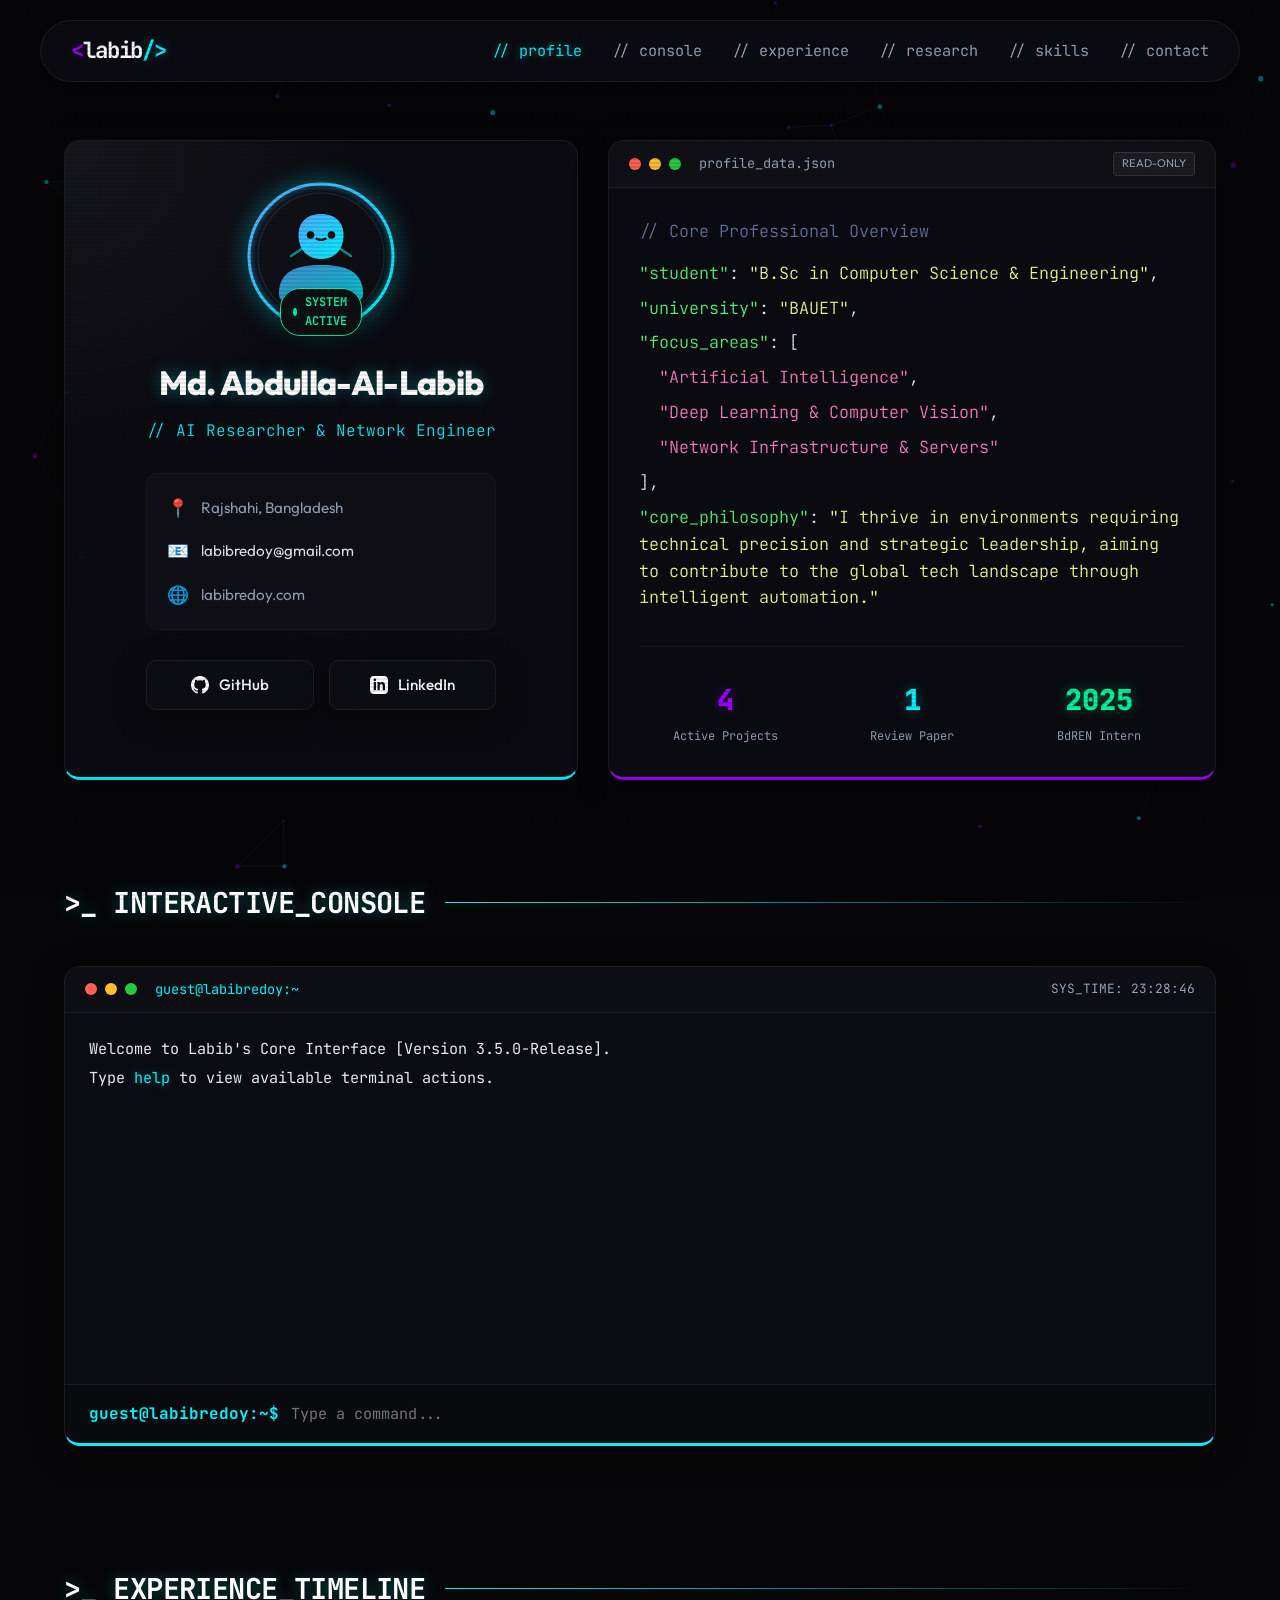
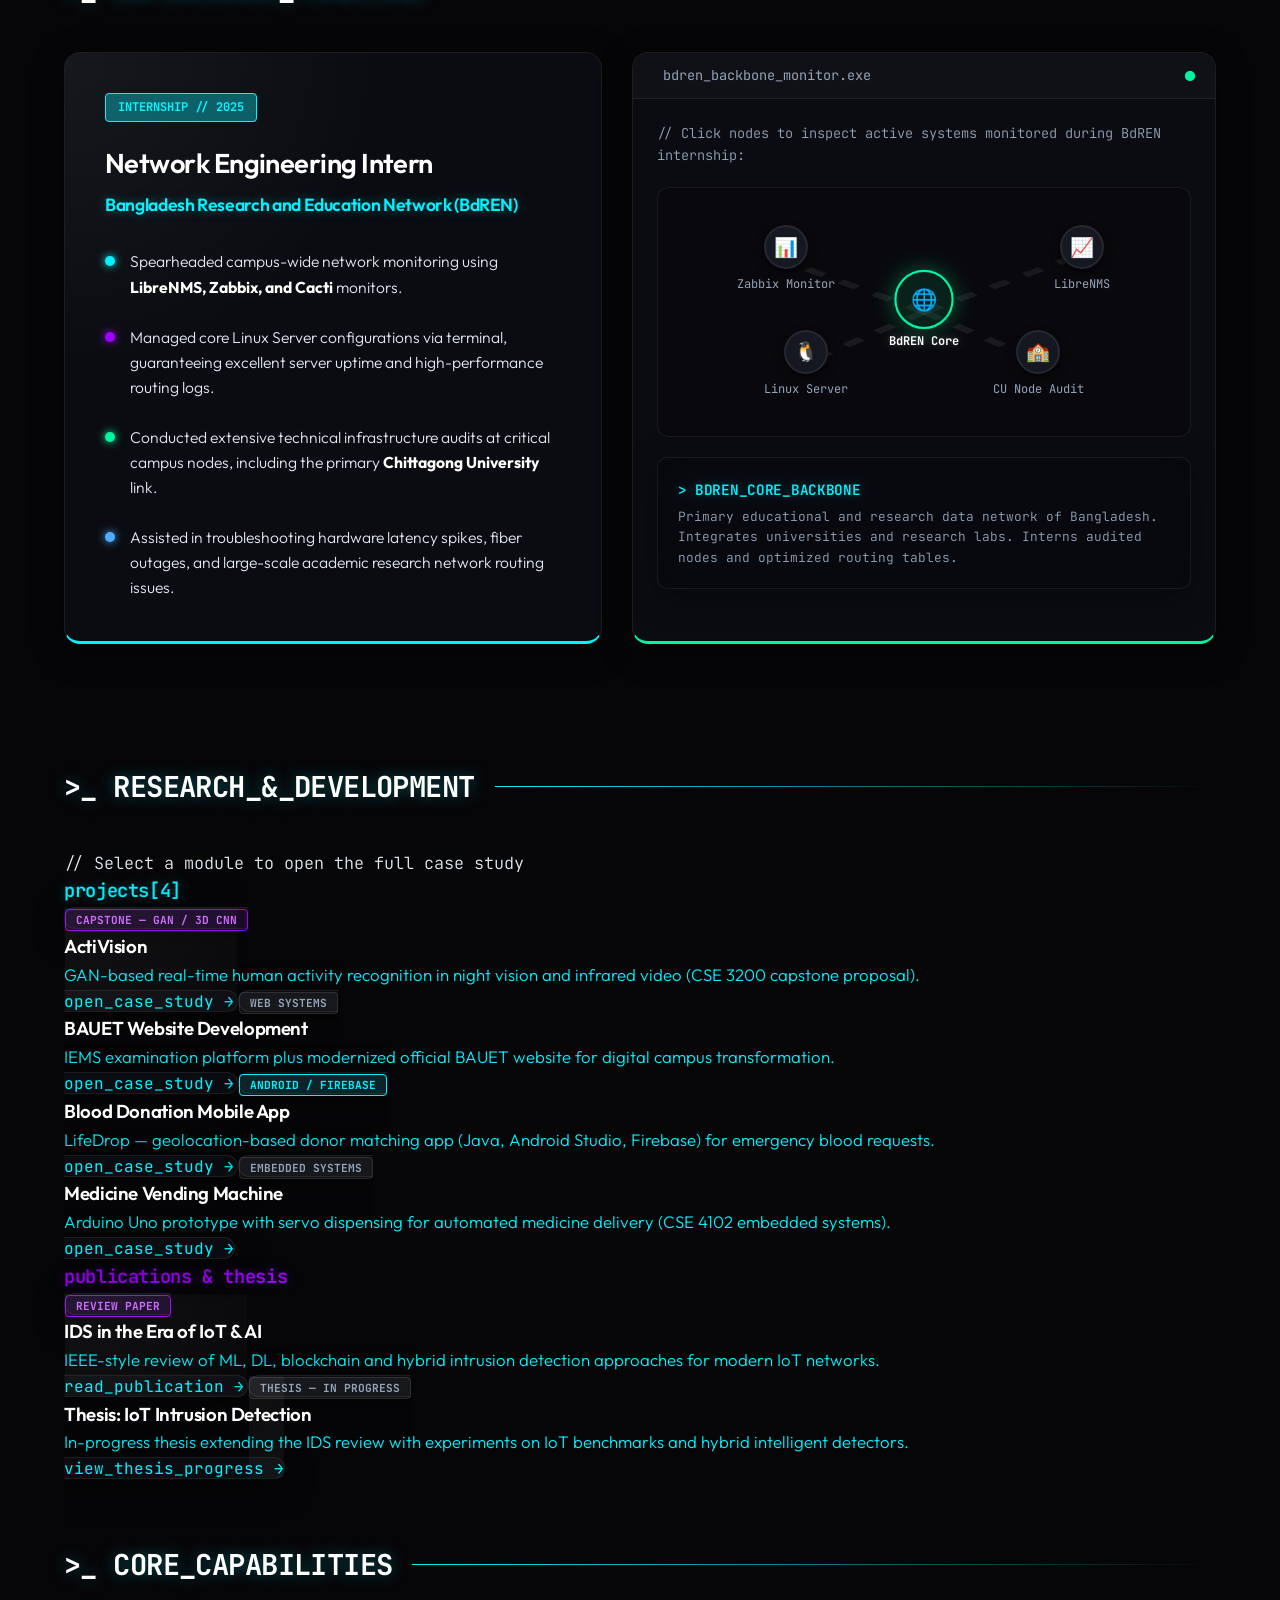
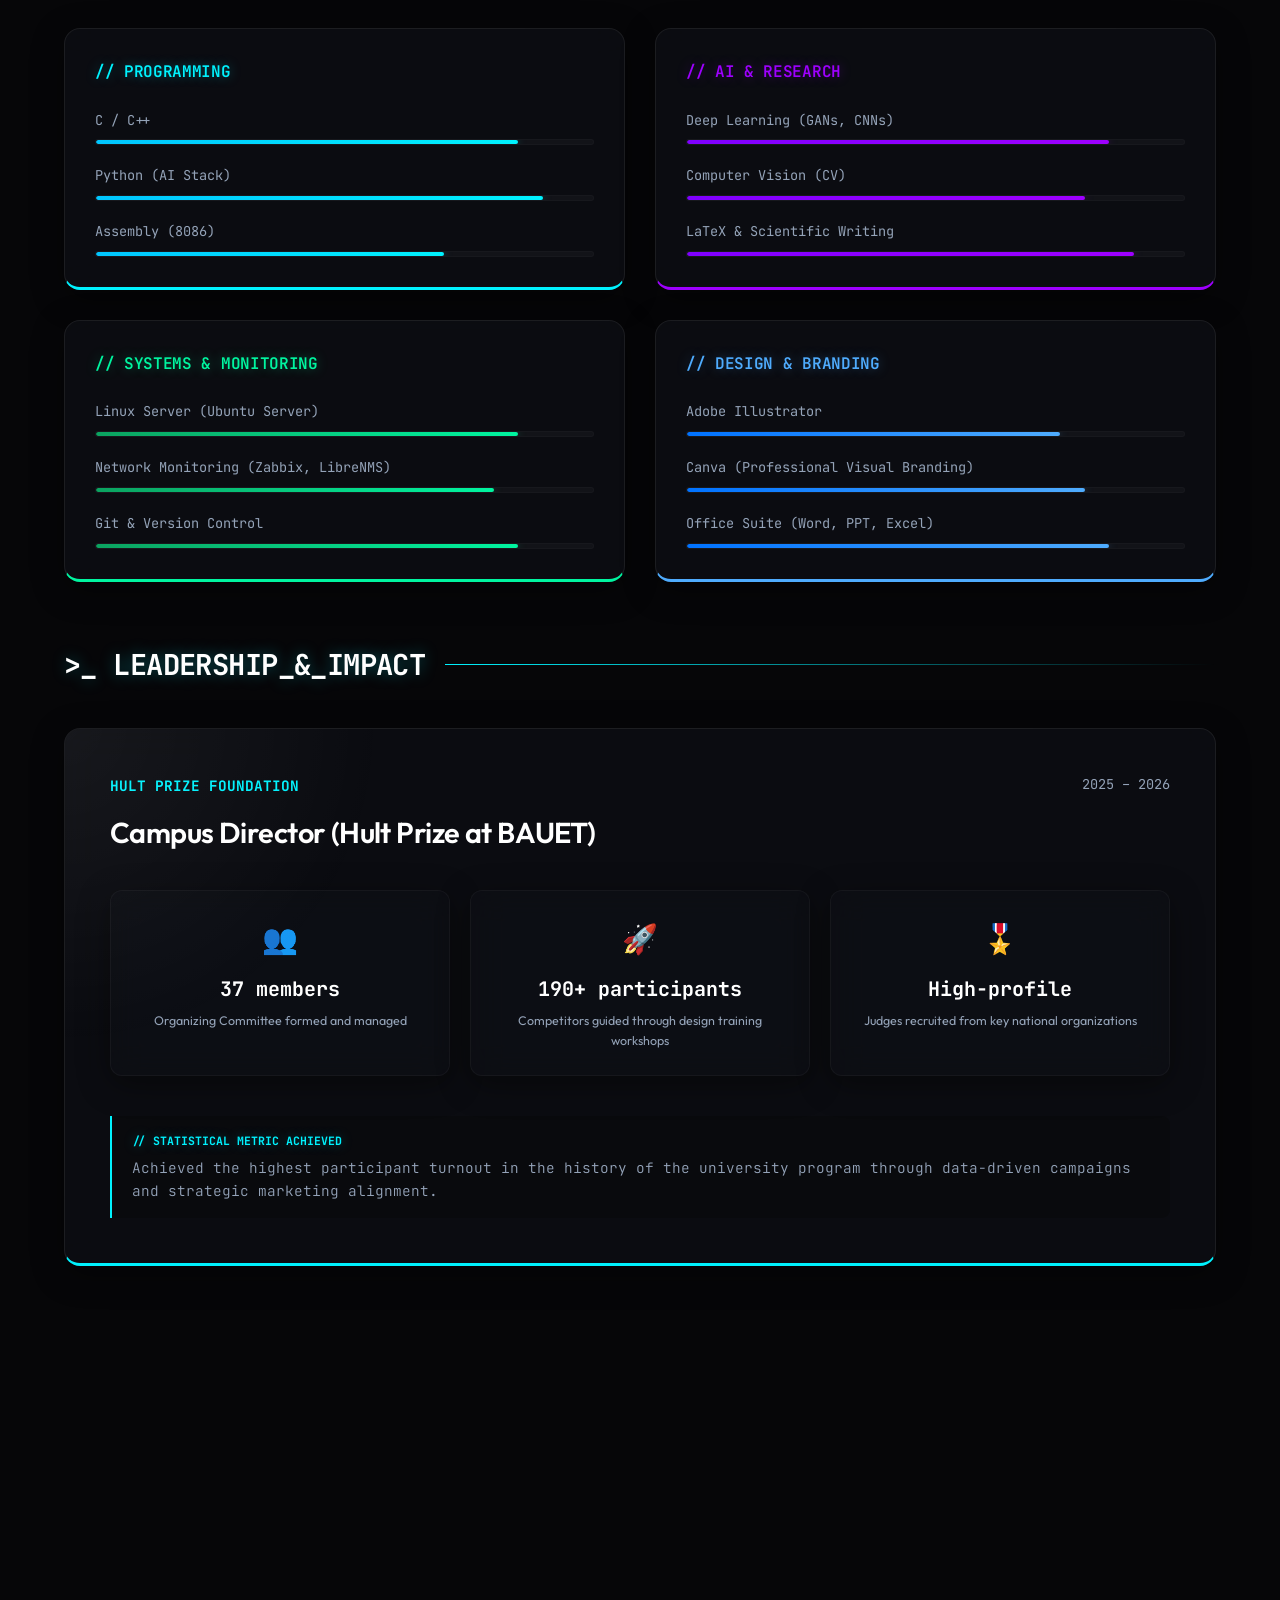
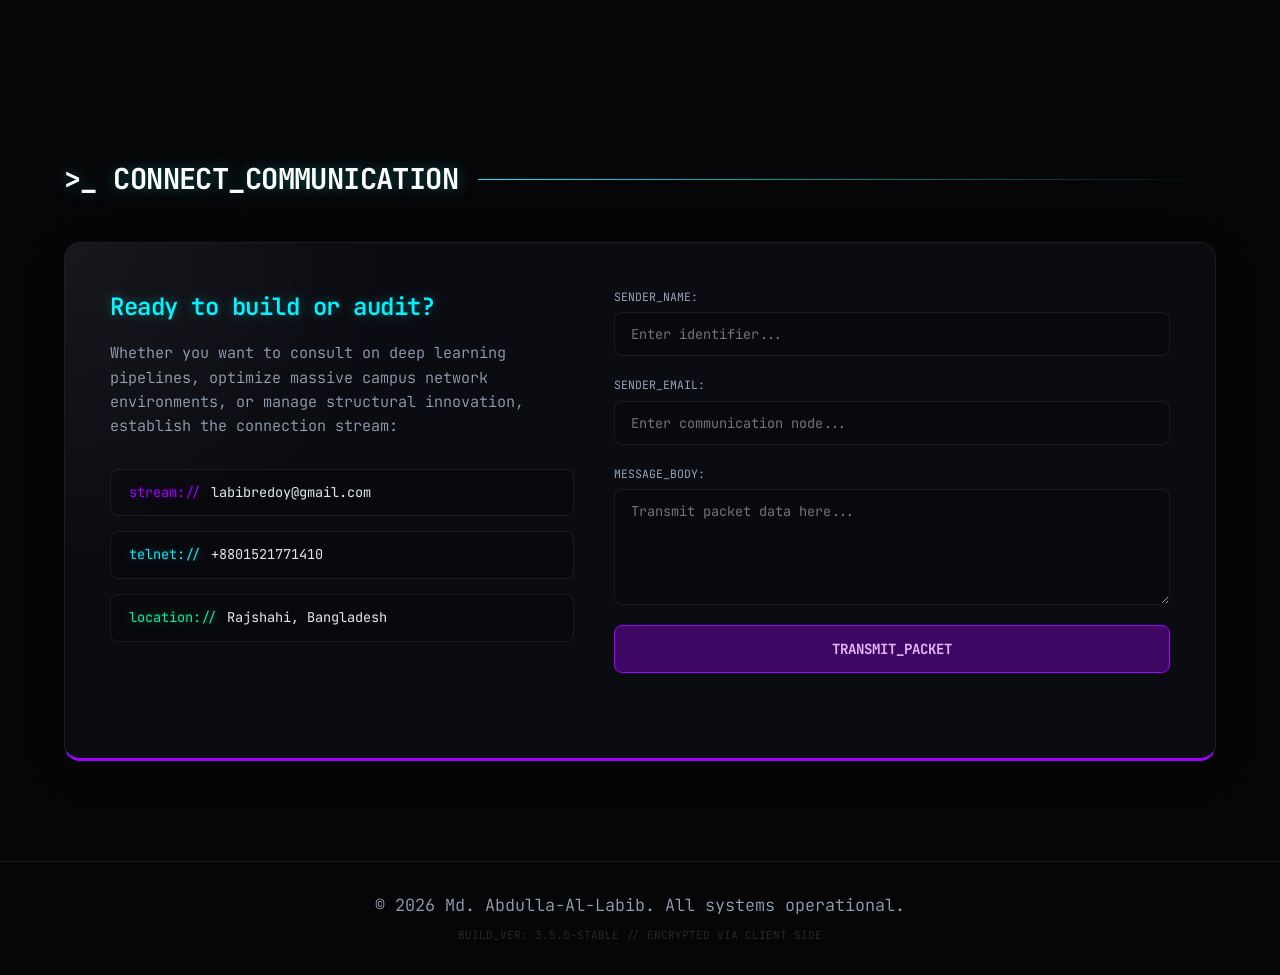
==== commit f7ae2dd3: "Update links and project details in index.html" ====
--- a/index.html
+++ b/index.html
@@ -30,8 +30,8 @@
     <!-- Interactive Navigation -->
     <header class="main-header glass-card">
         <div class="header-container">
-            <a href="#" class="logo-text">
-                <span class="neon-purple">&lt;</span>LABIB<span class="neon-teal">.RED/&gt;</span>
+            <a href="index.html" class="logo-text">
+                <span class="neon-purple">&lt;</span>labib<span class="neon-teal">/&gt;</span>
             </a>
             
             <nav class="desktop-nav">
@@ -129,11 +129,11 @@
                         </div>
 
                         <div class="social-badges">
-                            <a href="https://github.com/labibredoy" target="_blank" class="social-btn glass-card">
+                            <a href="https://github.com/labibredoy" target="_blank" rel="noopener noreferrer" class="social-btn glass-card">
                                 <svg class="social-icon" viewBox="0 0 24 24" xmlns="http://www.w3.org/2000/svg"><path d="M12 0c-6.626 0-12 5.373-12 12 0 5.302 3.438 9.8 8.207 11.387.599.111.793-.261.793-.577v-2.234c-3.338.726-4.033-1.416-4.033-1.416-.546-1.387-1.333-1.756-1.333-1.756-1.089-.745.083-.729.083-.729 1.205.084 1.839 1.237 1.839 1.237 1.07 1.834 2.807 1.304 3.492.997.107-.775.418-1.305.762-1.604-2.665-.305-5.467-1.334-5.467-5.931 0-1.311.469-2.381 1.236-3.221-.124-.303-.535-1.524.117-3.176 0 0 1.008-.322 3.301 1.23.957-.266 1.983-.399 3.003-.404 1.02.005 2.047.138 3.006.404 2.291-1.552 3.297-1.23 3.297-1.23.653 1.653.242 2.874.118 3.176.77.84 1.235 1.911 1.235 3.221 0 4.609-2.807 5.624-5.479 5.921.43.372.823 1.102.823 2.222v3.293c0 .319.192.694.801.576 4.765-1.589 8.199-6.086 8.199-11.386 0-6.627-5.373-12-12-12z" fill="currentColor"/></svg>
                                 <span>GitHub</span>
                             </a>
-                            <a href="https://linkedin.com/in/labibredoy" target="_blank" class="social-btn glass-card">
+                            <a href="https://www.linkedin.com/in/labibredoy/" target="_blank" rel="noopener noreferrer" class="social-btn glass-card">
                                 <svg class="social-icon" viewBox="0 0 24 24" xmlns="http://www.w3.org/2000/svg"><path d="M19 0h-14c-2.761 0-5 2.239-5 5v14c0 2.761 2.239 5 5 5h14c2.762 0 5-2.239 5-5v-14c0-2.761-2.238-5-5-5zm-11 19h-3v-11h3v11zm-1.5-12.268c-.966 0-1.75-.779-1.75-1.75s.784-1.75 1.75-1.75 1.75.779 1.75 1.75-.784 1.75-1.75 1.75zm13.5 12.268h-3v-5.604c0-3.368-4-3.113-4 0v5.604h-3v-11h3v1.765c1.396-2.586 7-2.777 7 2.476v6.759z" fill="currentColor"/></svg>
                                 <span>LinkedIn</span>
                             </a>
@@ -163,12 +163,12 @@
                         
                         <div class="profile-highlights">
                             <div class="highlight-stat">
-                                <span class="stat-number neon-teal">3.30</span>
-                                <span class="stat-desc">CGPA @ BAUET</span>
+                                <span class="stat-number neon-purple">4</span>
+                                <span class="stat-desc">Active Projects</span>
                             </div>
                             <div class="highlight-stat">
-                                <span class="stat-number neon-purple">2+</span>
-                                <span class="stat-desc">Research Projects</span>
+                                <span class="stat-number neon-teal">1</span>
+                                <span class="stat-desc">Review Paper</span>
                             </div>
                             <div class="highlight-stat">
                                 <span class="stat-number neon-emerald">2025</span>
@@ -312,134 +312,63 @@
             </div>
         </section>
 
-        <!-- AI Research & Projects Grid -->
+        <!-- Projects, Review Paper & Thesis -->
         <section id="research" class="research-section scroll-reveal">
             <div class="section-title-wrap">
                 <h2 class="section-title neon-glow-text">&gt;_ RESEARCH_&amp;_DEVELOPMENT</h2>
                 <div class="decor-line"></div>
             </div>
 
-            <div class="research-grid">
-                
-                <!-- Project 1: Activision (Deep Learning Research) -->
-                <div class="project-card glass-card">
-                    <div class="card-glow"></div>
-                    <div class="project-tags">
-                        <span class="tag purple">CORE RESEARCH</span>
-                        <span class="tag">AI / DEEP LEARNING</span>
-                    </div>
-                    
-                    <h3 class="project-title">ActiVision: Nighttime Human Activity Recognition</h3>
-                    <p class="project-description">
-                        Engineered a revolutionary deep learning pipeline designed to achieve temporal action recognition in low-visibility environments. Utilizes CycleGANs for synthesizing clear daylight equivalents from infrared inputs.
-                    </p>
-
-                    <!-- Interactive Image Toggle/Slider Sim representing CycleGAN translation -->
-                    <div class="cyclegan-sandbox">
-                        <div class="sandbox-header font-mono">
-                            <span>CycleGAN Synthesizer Frame Preview</span>
-                            <span class="neon-purple" id="sandbox-mode-txt">Mode: INFRARED (INPUT)</span>
-                        </div>
-                        <div class="sandbox-display">
-                            <!-- SVG Representing Infrared frame -->
-                            <div class="frame-canvas ir-canvas active-frame" id="ir-frame">
-                                <div class="thermal-grid"></div>
-                                <svg viewBox="0 0 200 120" xmlns="http://www.w3.org/2000/svg">
-                                    <rect width="200" height="120" fill="#0c111e"/>
-                                    <!-- Infrared visual scanlines -->
-                                    <circle cx="100" cy="60" r="25" fill="none" stroke="#ff3b30" stroke-width="1.5" stroke-dasharray="3 3"/>
-                                    <!-- Low vis wireframe human action -->
-                                    <path d="M100,45 L100,65 L85,85 M100,65 L115,85 M100,50 L80,55 M100,50 L120,40" stroke="#ff5b5b" stroke-width="2" stroke-linecap="round" fill="none" opacity="0.8"/>
-                                    <circle cx="100" cy="40" r="4" fill="#ff5b5b" opacity="0.8"/>
-                                    <!-- Static / Thermal Noise overlay -->
-                                    <rect width="200" height="120" fill="url(#static-pattern)" opacity="0.15"/>
-                                </svg>
-                            </div>
-
-                            <!-- SVG Representing daylight translated frame -->
-                            <div class="frame-canvas daylight-canvas" id="day-frame">
-                                <svg viewBox="0 0 200 120" xmlns="http://www.w3.org/2000/svg">
-                                    <rect width="200" height="120" fill="#f0f4f8"/>
-                                    <!-- Full visibility reconstructed human action -->
-                                    <path d="M100,45 L100,65 L85,85 M100,65 L115,85 M100,50 L80,55 M100,50 L120,40" stroke="#0052cc" stroke-width="2.5" stroke-linecap="round" fill="none"/>
-                                    <circle cx="100" cy="40" r="4.5" fill="#0052cc"/>
-                                    <path d="M70,105 L130,105" stroke="#333" stroke-width="1"/>
-                                </svg>
-                            </div>
-                        </div>
-                        <div class="sandbox-controls font-mono">
-                            <button class="synth-btn active" id="btn-show-ir">View Infrared Input</button>
-                            <button class="synth-btn" id="btn-show-day">Execute CycleGAN (Daylight Synthesis)</button>
-                        </div>
-                    </div>
-
-                    <ul class="project-bullets font-mono">
-                        <li><span>⚡</span> Pipeline: CycleGANs + 3D CNNs</li>
-                        <li><span>⚡</span> Focus: Low-visibility environments</li>
-                        <li><span>⚡</span> Docs: Managed in LaTeX/Zotero</li>
-                    </ul>
-                </div>
-
-                <!-- Project 2: University Service Management Application -->
-                <div class="project-card glass-card">
-                    <div class="card-glow"></div>
-                    <div class="project-tags">
-                        <span class="tag teal">SOFTWARE ENGINEERING</span>
-                        <span class="tag">SYSTEM DESIGN</span>
-                    </div>
-
-                    <h3 class="project-title">University Service Management App</h3>
-                    <p class="project-description">
-                        Designed an integrated software architecture to digitize academic attendance reporting, class metrics, and student financial audit pipelines. Includes a highly concurrent database backend optimized for student registrations.
-                    </p>
-
-                    <!-- Interactive Database Schema Widget -->
-                    <div class="db-schema-sandbox">
-                        <div class="sandbox-header font-mono">
-                            <span>Relational DB Schema Optimizer</span>
-                            <span class="neon-teal">CONCURRENCY: OPTIMIZED</span>
-                        </div>
-                        
-                        <div class="db-schema-grid font-mono">
-                            <!-- Table 1: Students -->
-                            <div class="db-table glass-card">
-                                <div class="table-title">tbl_students</div>
-                                <div class="table-rows">
-                                    <div class="table-field pk">id <span class="field-type">INT [PK]</span></div>
-                                    <div class="table-field">student_id <span class="field-type">VARCHAR</span></div>
-                                    <div class="table-field">attendance_pct <span class="field-type">DECIMAL</span></div>
-                                    <div class="table-field">financial_status <span class="field-type">VARCHAR</span></div>
-                                </div>
-                            </div>
-                            
-                            <!-- Connecting Link representation -->
-                            <div class="db-connector">⇄</div>
-
-                            <!-- Table 2: Attendance -->
-                            <div class="db-table glass-card">
-                                <div class="table-title">tbl_attendance</div>
-                                <div class="table-rows">
-                                    <div class="table-field pk">record_id <span class="field-type">INT [PK]</span></div>
-                                    <div class="table-field fk">student_id <span class="field-type">INT [FK]</span></div>
-                                    <div class="table-field">date_timestamp <span class="field-type">DATETIME</span></div>
-                                    <div class="table-field">status_code <span class="field-type">TINYINT</span></div>
-                                </div>
-                            </div>
-                        </div>
-                        
-                        <div class="optimization-metrics font-mono">
-                            <span class="metric-badge">INDEXED: student_id</span>
-                            <span class="metric-badge">CONCURRENCY: POOL_SIZE 150</span>
-                        </div>
-                    </div>
-
-                    <ul class="project-bullets font-mono">
-                        <li><span>⚡</span> Stack: Optimized Relational Schema</li>
-                        <li><span>⚡</span> Services: Digital Attendance &amp; Finance</li>
-                        <li><span>⚡</span> Feature: Multi-concurrency buffer pools</li>
-                    </ul>
-                </div>
-
+            <p class="work-section-intro font-mono">// Select a module to open the full case study</p>
+
+            <h3 class="work-subheading font-mono neon-teal">projects[4]</h3>
+            <div class="work-grid">
+                <a href="projects/activision.html" class="work-link-card glass-card hover-tilt">
+                    <div class="card-glow"></div>
+                    <span class="tag purple">CAPSTONE — GAN / 3D CNN</span>
+                    <h3 class="work-card-title">ActiVision</h3>
+                    <p class="work-card-desc">GAN-based real-time human activity recognition in night vision and infrared video (CSE 3200 capstone proposal).</p>
+                    <span class="work-card-cta font-mono">open_case_study →</span>
+                </a>
+                <a href="projects/bauet-website.html" class="work-link-card glass-card hover-tilt">
+                    <div class="card-glow"></div>
+                    <span class="tag">WEB SYSTEMS</span>
+                    <h3 class="work-card-title">BAUET Website Development</h3>
+                    <p class="work-card-desc">IEMS examination platform plus modernized official BAUET website for digital campus transformation.</p>
+                    <span class="work-card-cta font-mono">open_case_study →</span>
+                </a>
+                <a href="projects/blood-donation.html" class="work-link-card glass-card hover-tilt">
+                    <div class="card-glow"></div>
+                    <span class="tag teal">ANDROID / FIREBASE</span>
+                    <h3 class="work-card-title">Blood Donation Mobile App</h3>
+                    <p class="work-card-desc">LifeDrop — geolocation-based donor matching app (Java, Android Studio, Firebase) for emergency blood requests.</p>
+                    <span class="work-card-cta font-mono">open_case_study →</span>
+                </a>
+                <a href="projects/medicine-vending-machine.html" class="work-link-card glass-card hover-tilt">
+                    <div class="card-glow"></div>
+                    <span class="tag emerald">EMBEDDED SYSTEMS</span>
+                    <h3 class="work-card-title">Medicine Vending Machine</h3>
+                    <p class="work-card-desc">Arduino Uno prototype with servo dispensing for automated medicine delivery (CSE 4102 embedded systems).</p>
+                    <span class="work-card-cta font-mono">open_case_study →</span>
+                </a>
+            </div>
+
+            <h3 class="work-subheading font-mono neon-purple">publications &amp; thesis</h3>
+            <div class="work-grid work-grid--dual">
+                <a href="research/review-paper.html" class="work-link-card glass-card hover-tilt">
+                    <div class="card-glow"></div>
+                    <span class="tag purple">REVIEW PAPER</span>
+                    <h3 class="work-card-title">IDS in the Era of IoT &amp; AI</h3>
+                    <p class="work-card-desc">IEEE-style review of ML, DL, blockchain and hybrid intrusion detection approaches for modern IoT networks.</p>
+                    <span class="work-card-cta font-mono">read_publication →</span>
+                </a>
+                <a href="research/thesis-ids.html" class="work-link-card glass-card hover-tilt">
+                    <div class="card-glow"></div>
+                    <span class="tag emerald">THESIS — IN PROGRESS</span>
+                    <h3 class="work-card-title">Thesis: IoT Intrusion Detection</h3>
+                    <p class="work-card-desc">In-progress thesis extending the IDS review with experiments on IoT benchmarks and hybrid intelligent detectors.</p>
+                    <span class="work-card-cta font-mono">view_thesis_progress →</span>
+                </a>
             </div>
         </section>
 
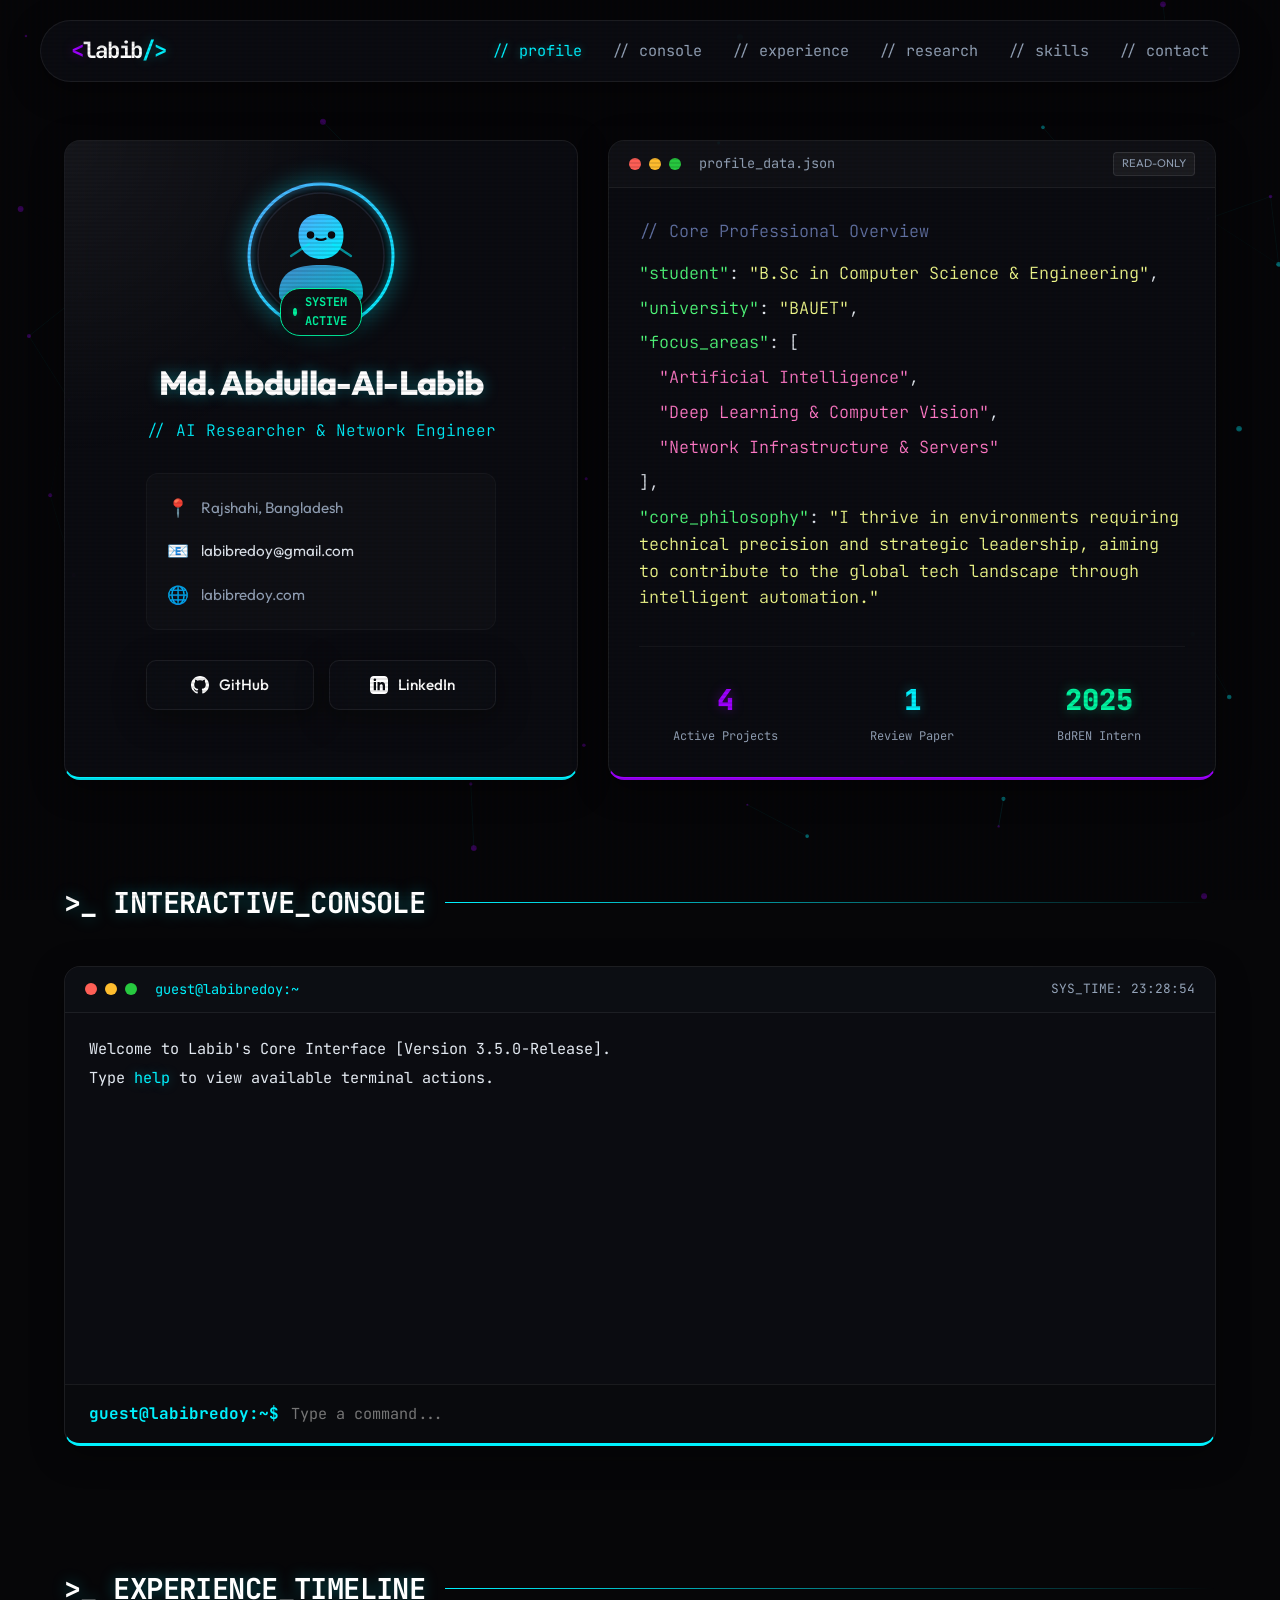
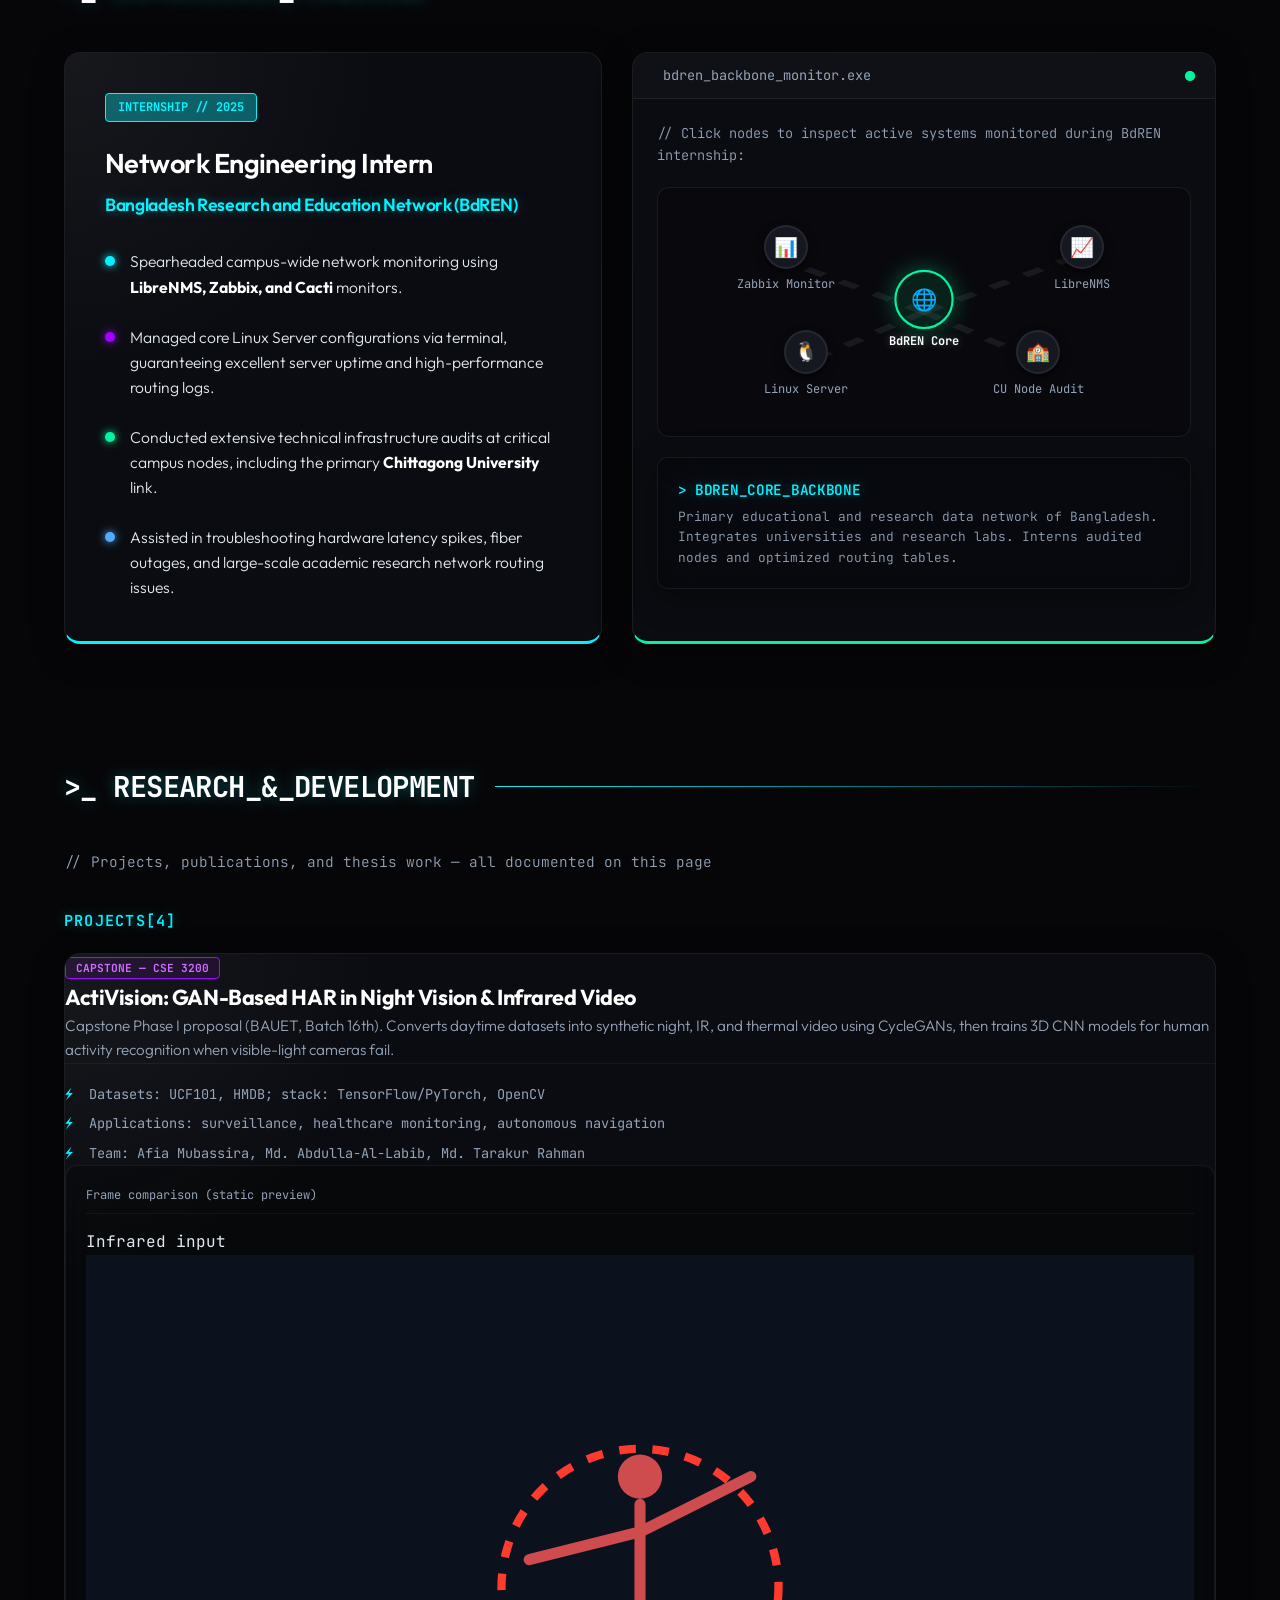
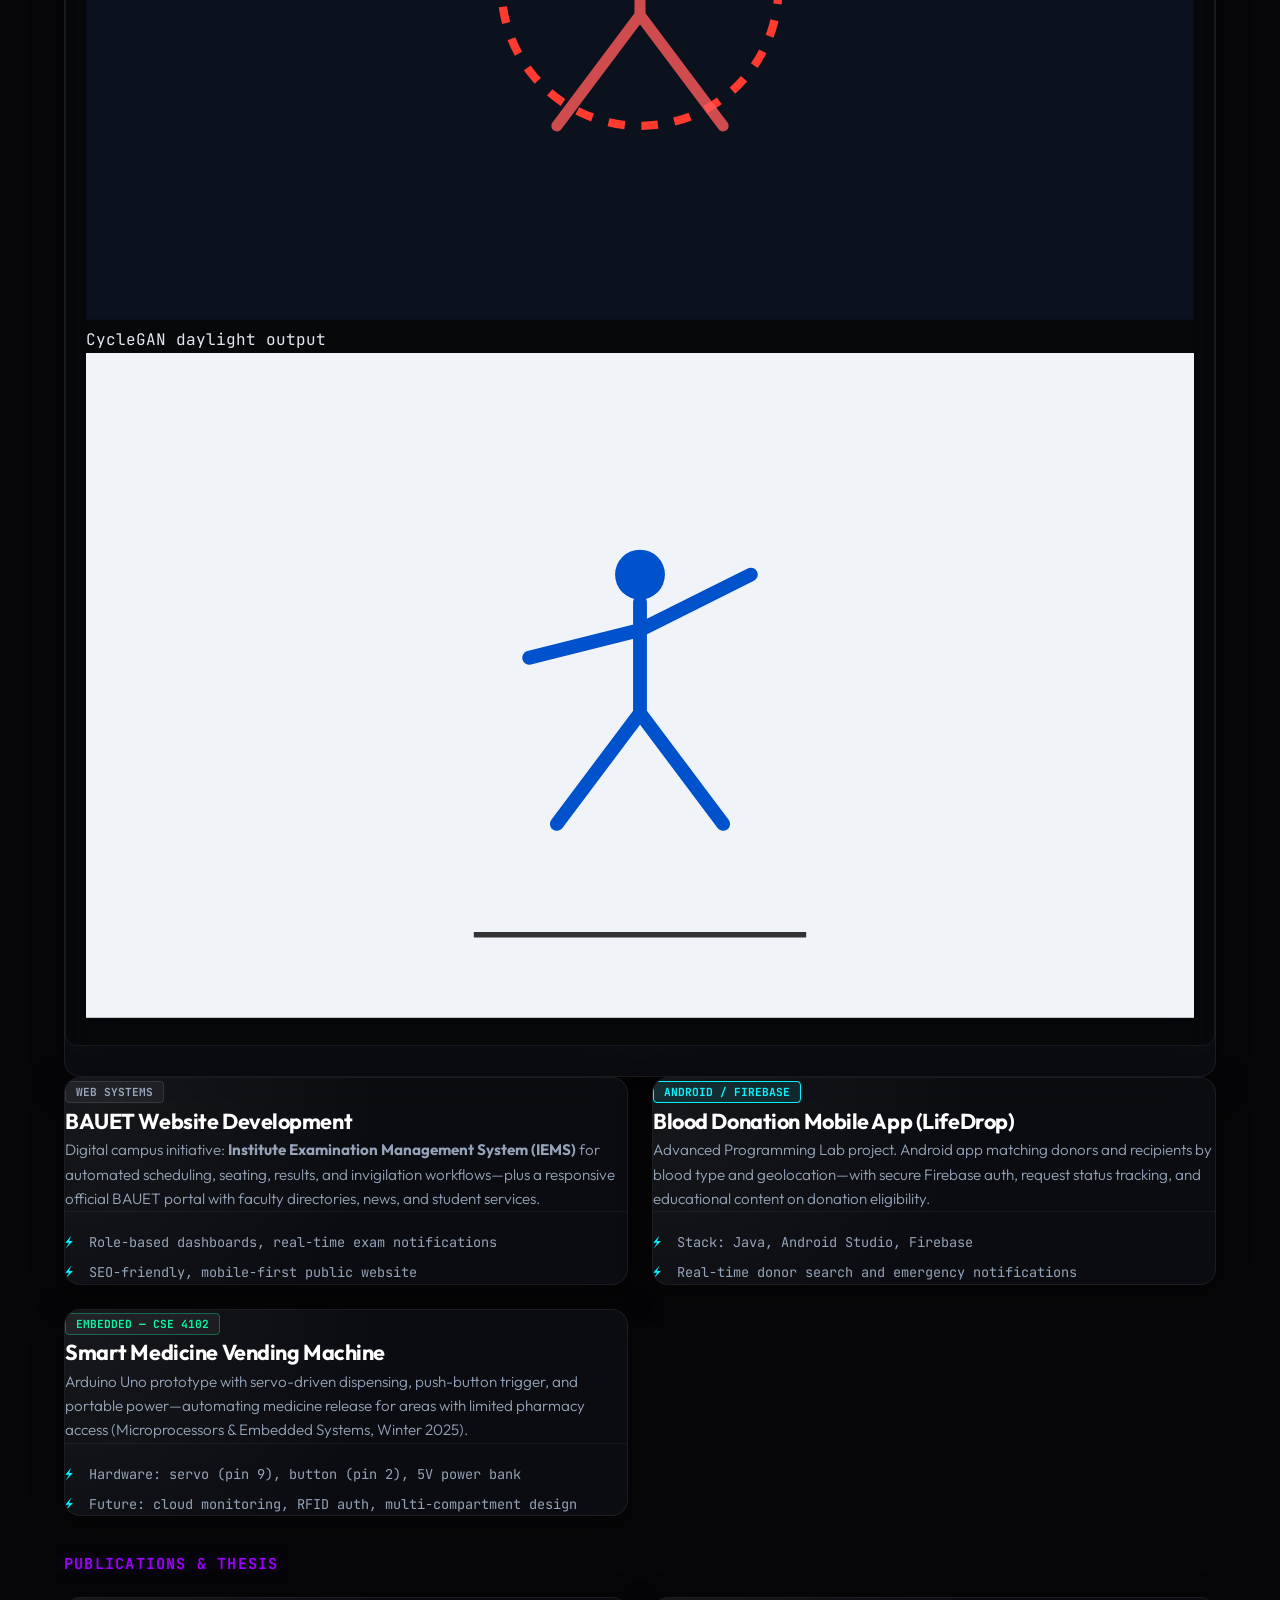
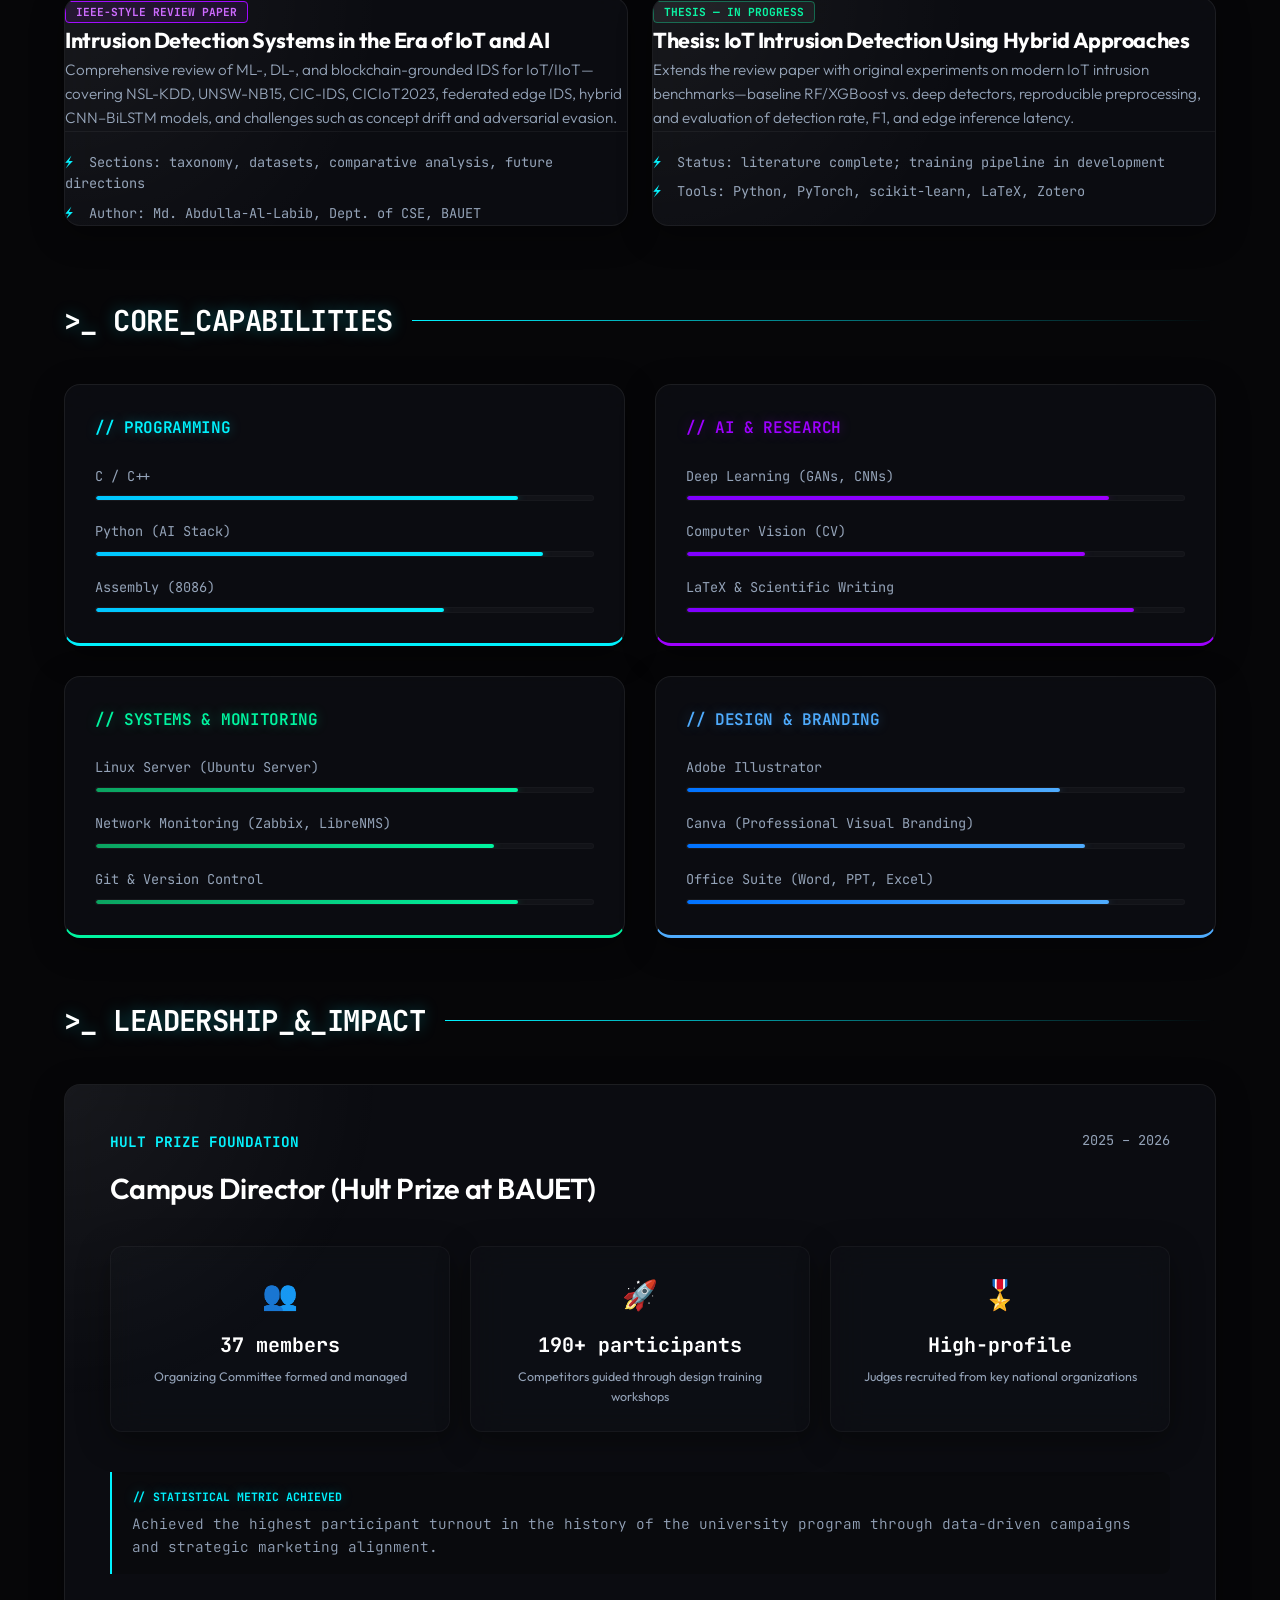
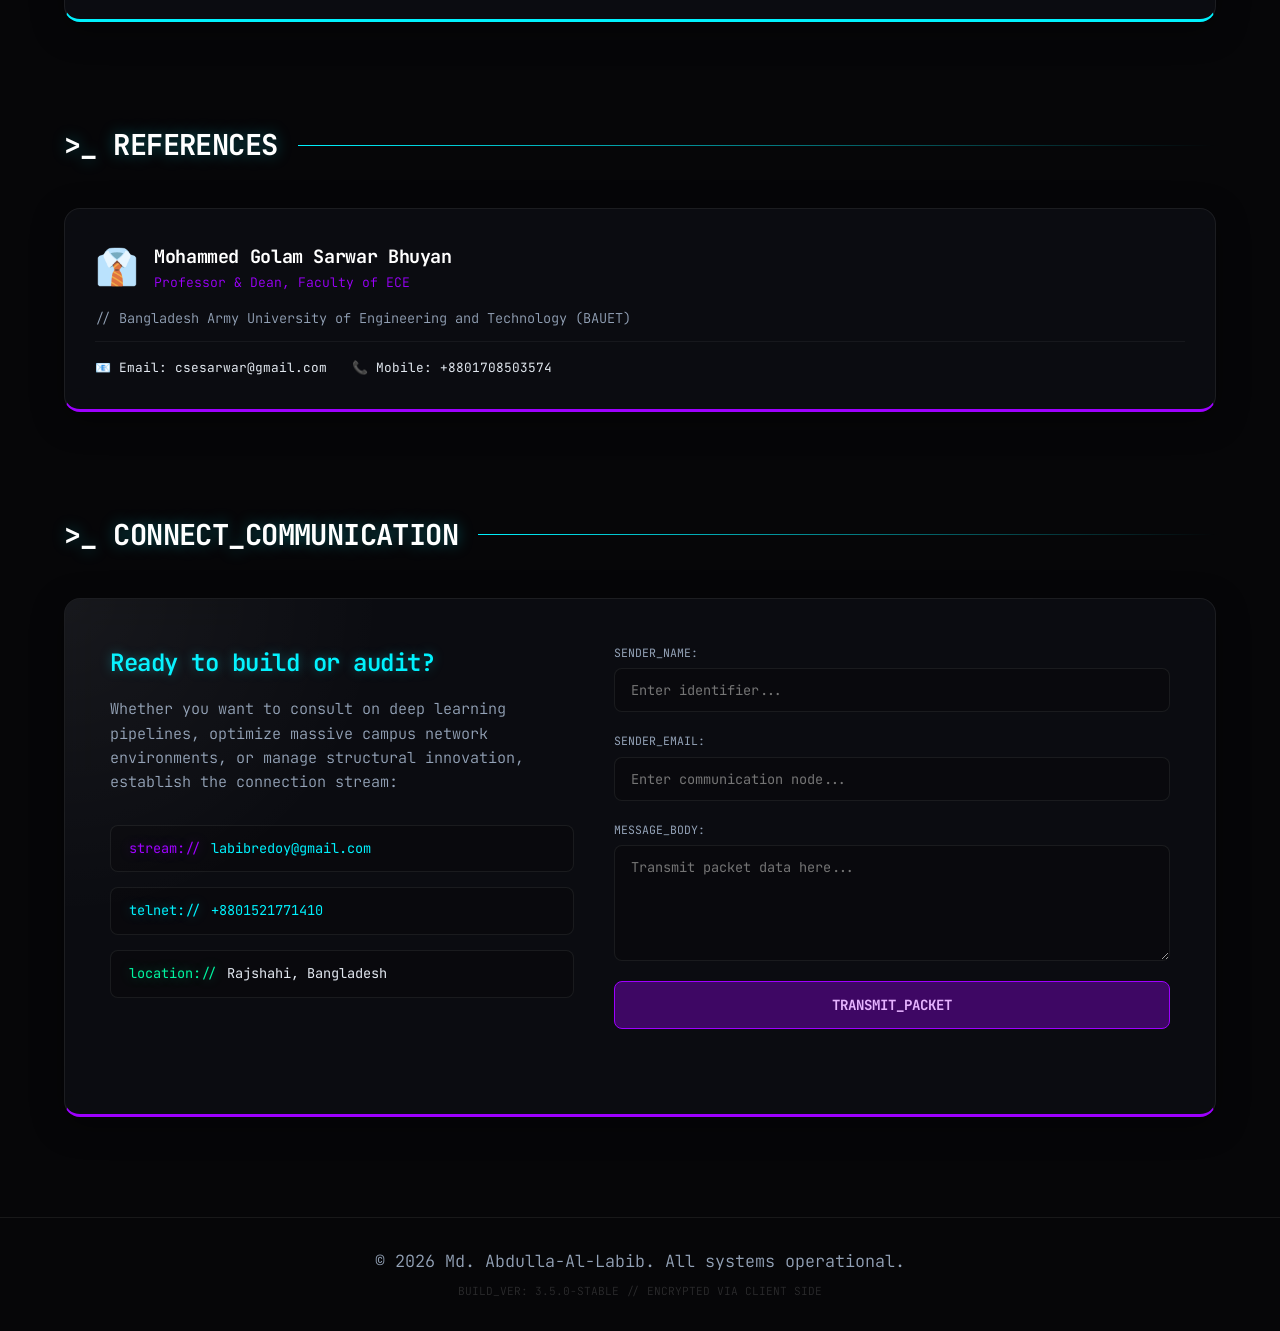
==== commit fa7e0548: "Update research section and contact form" ====
--- a/index.html
+++ b/index.html
@@ -30,7 +30,7 @@
     <!-- Interactive Navigation -->
     <header class="main-header glass-card">
         <div class="header-container">
-            <a href="index.html" class="logo-text">
+            <a href="#about" class="logo-text">
                 <span class="neon-purple">&lt;</span>labib<span class="neon-teal">/&gt;</span>
             </a>
             
@@ -312,63 +312,113 @@
             </div>
         </section>
 
-        <!-- Projects, Review Paper & Thesis -->
-        <section id="research" class="research-section scroll-reveal">
+        <!-- Projects, Review Paper & Thesis (single-page) -->
+        <section id="research" class="research-section research-section--calm">
             <div class="section-title-wrap">
                 <h2 class="section-title neon-glow-text">&gt;_ RESEARCH_&amp;_DEVELOPMENT</h2>
                 <div class="decor-line"></div>
             </div>
 
-            <p class="work-section-intro font-mono">// Select a module to open the full case study</p>
+            <p class="work-section-intro font-mono">// Projects, publications, and thesis work — all documented on this page</p>
 
             <h3 class="work-subheading font-mono neon-teal">projects[4]</h3>
+
+            <article class="work-info-card glass-card project-card-full">
+                <div class="card-glow"></div>
+                <span class="tag purple">CAPSTONE — CSE 3200</span>
+                <h3 class="work-card-title">ActiVision: GAN-Based HAR in Night Vision &amp; Infrared Video</h3>
+                <p class="work-card-desc">Capstone Phase I proposal (BAUET, Batch 16th). Converts daytime datasets into synthetic night, IR, and thermal video using CycleGANs, then trains 3D CNN models for human activity recognition when visible-light cameras fail.</p>
+                <ul class="project-bullets font-mono">
+                    <li><span>⚡</span> Datasets: UCF101, HMDB; stack: TensorFlow/PyTorch, OpenCV</li>
+                    <li><span>⚡</span> Applications: surveillance, healthcare monitoring, autonomous navigation</li>
+                    <li><span>⚡</span> Team: Afia Mubassira, Md. Abdulla-Al-Labib, Md. Tarakur Rahman</li>
+                </ul>
+                <div class="cyclegan-sandbox cyclegan-sandbox--static">
+                    <div class="sandbox-header font-mono">
+                        <span>Frame comparison (static preview)</span>
+                    </div>
+                    <div class="sandbox-compare">
+                        <div class="compare-panel">
+                            <span class="compare-label font-mono">Infrared input</span>
+                            <div class="compare-frame ir-canvas">
+                                <svg viewBox="0 0 200 120" xmlns="http://www.w3.org/2000/svg" aria-hidden="true">
+                                    <rect width="200" height="120" fill="#0c111e"/>
+                                    <circle cx="100" cy="60" r="25" fill="none" stroke="#ff3b30" stroke-width="1.5" stroke-dasharray="3 3"/>
+                                    <path d="M100,45 L100,65 L85,85 M100,65 L115,85 M100,50 L80,55 M100,50 L120,40" stroke="#ff5b5b" stroke-width="2" stroke-linecap="round" fill="none" opacity="0.8"/>
+                                    <circle cx="100" cy="40" r="4" fill="#ff5b5b" opacity="0.8"/>
+                                </svg>
+                            </div>
+                        </div>
+                        <div class="compare-panel">
+                            <span class="compare-label font-mono">CycleGAN daylight output</span>
+                            <div class="compare-frame daylight-canvas">
+                                <svg viewBox="0 0 200 120" xmlns="http://www.w3.org/2000/svg" aria-hidden="true">
+                                    <rect width="200" height="120" fill="#f0f4f8"/>
+                                    <path d="M100,45 L100,65 L85,85 M100,65 L115,85 M100,50 L80,55 M100,50 L120,40" stroke="#0052cc" stroke-width="2.5" stroke-linecap="round" fill="none"/>
+                                    <circle cx="100" cy="40" r="4.5" fill="#0052cc"/>
+                                    <path d="M70,105 L130,105" stroke="#333" stroke-width="1"/>
+                                </svg>
+                            </div>
+                        </div>
+                    </div>
+                </div>
+            </article>
+
             <div class="work-grid">
-                <a href="projects/activision.html" class="work-link-card glass-card hover-tilt">
-                    <div class="card-glow"></div>
-                    <span class="tag purple">CAPSTONE — GAN / 3D CNN</span>
-                    <h3 class="work-card-title">ActiVision</h3>
-                    <p class="work-card-desc">GAN-based real-time human activity recognition in night vision and infrared video (CSE 3200 capstone proposal).</p>
-                    <span class="work-card-cta font-mono">open_case_study →</span>
-                </a>
-                <a href="projects/bauet-website.html" class="work-link-card glass-card hover-tilt">
+                <article class="work-info-card glass-card">
                     <div class="card-glow"></div>
                     <span class="tag">WEB SYSTEMS</span>
                     <h3 class="work-card-title">BAUET Website Development</h3>
-                    <p class="work-card-desc">IEMS examination platform plus modernized official BAUET website for digital campus transformation.</p>
-                    <span class="work-card-cta font-mono">open_case_study →</span>
-                </a>
-                <a href="projects/blood-donation.html" class="work-link-card glass-card hover-tilt">
+                    <p class="work-card-desc">Digital campus initiative: <strong>Institute Examination Management System (IEMS)</strong> for automated scheduling, seating, results, and invigilation workflows—plus a responsive official BAUET portal with faculty directories, news, and student services.</p>
+                    <ul class="project-bullets font-mono">
+                        <li><span>⚡</span> Role-based dashboards, real-time exam notifications</li>
+                        <li><span>⚡</span> SEO-friendly, mobile-first public website</li>
+                    </ul>
+                </article>
+                <article class="work-info-card glass-card">
                     <div class="card-glow"></div>
                     <span class="tag teal">ANDROID / FIREBASE</span>
-                    <h3 class="work-card-title">Blood Donation Mobile App</h3>
-                    <p class="work-card-desc">LifeDrop — geolocation-based donor matching app (Java, Android Studio, Firebase) for emergency blood requests.</p>
-                    <span class="work-card-cta font-mono">open_case_study →</span>
-                </a>
-                <a href="projects/medicine-vending-machine.html" class="work-link-card glass-card hover-tilt">
+                    <h3 class="work-card-title">Blood Donation Mobile App (LifeDrop)</h3>
+                    <p class="work-card-desc">Advanced Programming Lab project. Android app matching donors and recipients by blood type and geolocation—with secure Firebase auth, request status tracking, and educational content on donation eligibility.</p>
+                    <ul class="project-bullets font-mono">
+                        <li><span>⚡</span> Stack: Java, Android Studio, Firebase</li>
+                        <li><span>⚡</span> Real-time donor search and emergency notifications</li>
+                    </ul>
+                </article>
+                <article class="work-info-card glass-card">
                     <div class="card-glow"></div>
-                    <span class="tag emerald">EMBEDDED SYSTEMS</span>
-                    <h3 class="work-card-title">Medicine Vending Machine</h3>
-                    <p class="work-card-desc">Arduino Uno prototype with servo dispensing for automated medicine delivery (CSE 4102 embedded systems).</p>
-                    <span class="work-card-cta font-mono">open_case_study →</span>
-                </a>
+                    <span class="tag emerald">EMBEDDED — CSE 4102</span>
+                    <h3 class="work-card-title">Smart Medicine Vending Machine</h3>
+                    <p class="work-card-desc">Arduino Uno prototype with servo-driven dispensing, push-button trigger, and portable power—automating medicine release for areas with limited pharmacy access (Microprocessors &amp; Embedded Systems, Winter 2025).</p>
+                    <ul class="project-bullets font-mono">
+                        <li><span>⚡</span> Hardware: servo (pin 9), button (pin 2), 5V power bank</li>
+                        <li><span>⚡</span> Future: cloud monitoring, RFID auth, multi-compartment design</li>
+                    </ul>
+                </article>
             </div>
 
             <h3 class="work-subheading font-mono neon-purple">publications &amp; thesis</h3>
             <div class="work-grid work-grid--dual">
-                <a href="research/review-paper.html" class="work-link-card glass-card hover-tilt">
+                <article class="work-info-card glass-card">
                     <div class="card-glow"></div>
-                    <span class="tag purple">REVIEW PAPER</span>
-                    <h3 class="work-card-title">IDS in the Era of IoT &amp; AI</h3>
-                    <p class="work-card-desc">IEEE-style review of ML, DL, blockchain and hybrid intrusion detection approaches for modern IoT networks.</p>
-                    <span class="work-card-cta font-mono">read_publication →</span>
-                </a>
-                <a href="research/thesis-ids.html" class="work-link-card glass-card hover-tilt">
+                    <span class="tag purple">IEEE-STYLE REVIEW PAPER</span>
+                    <h3 class="work-card-title">Intrusion Detection Systems in the Era of IoT and AI</h3>
+                    <p class="work-card-desc">Comprehensive review of ML-, DL-, and blockchain-grounded IDS for IoT/IIoT—covering NSL-KDD, UNSW-NB15, CIC-IDS, CICIoT2023, federated edge IDS, hybrid CNN–BiLSTM models, and challenges such as concept drift and adversarial evasion.</p>
+                    <ul class="project-bullets font-mono">
+                        <li><span>⚡</span> Sections: taxonomy, datasets, comparative analysis, future directions</li>
+                        <li><span>⚡</span> Author: Md. Abdulla-Al-Labib, Dept. of CSE, BAUET</li>
+                    </ul>
+                </article>
+                <article class="work-info-card glass-card">
                     <div class="card-glow"></div>
                     <span class="tag emerald">THESIS — IN PROGRESS</span>
-                    <h3 class="work-card-title">Thesis: IoT Intrusion Detection</h3>
-                    <p class="work-card-desc">In-progress thesis extending the IDS review with experiments on IoT benchmarks and hybrid intelligent detectors.</p>
-                    <span class="work-card-cta font-mono">view_thesis_progress →</span>
-                </a>
+                    <h3 class="work-card-title">Thesis: IoT Intrusion Detection Using Hybrid Approaches</h3>
+                    <p class="work-card-desc">Extends the review paper with original experiments on modern IoT intrusion benchmarks—baseline RF/XGBoost vs. deep detectors, reproducible preprocessing, and evaluation of detection rate, F1, and edge inference latency.</p>
+                    <ul class="project-bullets font-mono">
+                        <li><span>⚡</span> Status: literature complete; training pipeline in development</li>
+                        <li><span>⚡</span> Tools: Python, PyTorch, scikit-learn, LaTeX, Zotero</li>
+                    </ul>
+                </article>
             </div>
         </section>
 
@@ -565,11 +615,11 @@
                         <div class="direct-channels">
                             <div class="channel-link">
                                 <span class="neon-purple">stream://</span>
-                                <span>labibredoy@gmail.com</span>
+                                <a href="mailto:labibredoy@gmail.com">labibredoy@gmail.com</a>
                             </div>
                             <div class="channel-link">
                                 <span class="neon-teal">telnet://</span>
-                                <span>+8801521771410</span>
+                                <a href="tel:+8801521771410">+8801521771410</a>
                             </div>
                             <div class="channel-link">
                                 <span class="neon-emerald">location://</span>
@@ -579,7 +629,11 @@
                     </div>
 
                     <!-- Cybernetic Contact Console Form -->
-                    <form class="contact-form font-mono" id="portfolio-contact-form" action="#" method="POST">
+                    <form class="contact-form font-mono" id="portfolio-contact-form" action="https://formsubmit.co/labibredoy@gmail.com" method="POST">
+                        <input type="hidden" name="_subject" value="New portfolio message">
+                        <input type="hidden" name="_captcha" value="false">
+                        <input type="hidden" name="_template" value="table">
+                        <input type="text" name="_honey" style="display:none" tabindex="-1" autocomplete="off">
                         <div class="form-row">
                             <label for="sender-name">SENDER_NAME:</label>
                             <input type="text" id="sender-name" name="name" required placeholder="Enter identifier...">
--- a/style.css
+++ b/style.css
@@ -1670,3 +1670,207 @@
         gap: 8px;
     }
 }
+
+/* --------------------------------------------------------------------------
+   Work Grid (Home) & Detail Pages
+   -------------------------------------------------------------------------- */
+.work-section-intro {
+    color: var(--text-muted);
+    margin-bottom: 28px;
+    font-size: 0.9rem;
+}
+
+.work-subheading {
+    margin: 36px 0 20px;
+    font-size: 0.95rem;
+    letter-spacing: 0.08em;
+    text-transform: uppercase;
+}
+
+.work-grid {
+    display: grid;
+    grid-template-columns: repeat(2, 1fr);
+    gap: 24px;
+    margin-bottom: 12px;
+}
+
+.work-grid--dual {
+    grid-template-columns: repeat(2, 1fr);
+}
+
+.work-link-card {
+    position: relative;
+    padding: 28px 32px;
+    text-decoration: none;
+    color: inherit;
+    border-bottom: 2px solid var(--border-glass);
+    transition: var(--transition-smooth);
+    display: flex;
+    flex-direction: column;
+    gap: 12px;
+    min-height: 200px;
+}
+
+.work-link-card:hover {
+    border-bottom-color: var(--neon-teal);
+    transform: translateY(-4px);
+}
+
+.work-card-title {
+    font-size: 1.35rem;
+    font-weight: 700;
+    color: var(--text-bright);
+}
+
+.work-card-desc {
+    color: var(--text-muted);
+    font-size: 0.95rem;
+    flex-grow: 1;
+}
+
+.work-card-cta {
+    color: var(--neon-teal);
+    font-size: 0.85rem;
+    margin-top: auto;
+}
+
+.tag.emerald {
+    color: var(--neon-emerald);
+    border-color: rgba(0, 245, 160, 0.35);
+}
+
+.detail-page {
+    padding-top: 120px;
+    padding-bottom: 80px;
+    max-width: 1100px;
+    margin: 0 auto;
+    position: relative;
+    z-index: 2;
+}
+
+.detail-back {
+    display: inline-flex;
+    align-items: center;
+    gap: 8px;
+    font-family: var(--font-mono);
+    font-size: 0.9rem;
+    color: var(--neon-teal);
+    text-decoration: none;
+    margin-bottom: 32px;
+    transition: var(--transition-fast);
+}
+
+.detail-back:hover {
+    color: var(--text-bright);
+}
+
+.detail-hero {
+    margin-bottom: 40px;
+}
+
+.detail-hero .project-tags {
+    margin-bottom: 16px;
+}
+
+.detail-title {
+    font-size: clamp(1.75rem, 4vw, 2.5rem);
+    font-weight: 800;
+    margin-bottom: 16px;
+    color: var(--text-bright);
+}
+
+.detail-lead {
+    font-size: 1.1rem;
+    color: var(--text-muted);
+    max-width: 720px;
+    line-height: 1.7;
+}
+
+.detail-panel {
+    padding: 32px;
+    margin-bottom: 28px;
+}
+
+.detail-panel h2 {
+    font-family: var(--font-mono);
+    font-size: 1rem;
+    color: var(--neon-teal);
+    margin-bottom: 16px;
+    letter-spacing: 0.05em;
+}
+
+.detail-panel p,
+.detail-panel li {
+    color: var(--text-muted);
+    margin-bottom: 10px;
+}
+
+.detail-panel ul {
+    list-style: none;
+    padding: 0;
+}
+
+.detail-panel li::before {
+    content: "▸ ";
+    color: var(--neon-purple);
+}
+
+.detail-meta-row {
+    display: flex;
+    flex-wrap: wrap;
+    gap: 12px;
+    margin-top: 20px;
+}
+
+.detail-meta-row .metric-badge {
+    font-family: var(--font-mono);
+    font-size: 0.75rem;
+    padding: 6px 12px;
+    border-radius: 4px;
+    background: rgba(0, 242, 254, 0.08);
+    border: 1px solid var(--border-glass);
+    color: var(--neon-teal);
+}
+
+.detail-status {
+    display: inline-block;
+    font-family: var(--font-mono);
+    font-size: 0.8rem;
+    padding: 6px 14px;
+    border-radius: 4px;
+    background: rgba(158, 0, 255, 0.12);
+    border: 1px solid rgba(158, 0, 255, 0.35);
+    color: var(--neon-purple);
+    margin-bottom: 20px;
+}
+
+.detail-status--wip {
+    background: rgba(0, 245, 160, 0.1);
+    border-color: rgba(0, 245, 160, 0.35);
+    color: var(--neon-emerald);
+}
+
+.detail-external-links {
+    display: flex;
+    flex-wrap: wrap;
+    gap: 16px;
+    margin-top: 24px;
+}
+
+.detail-external-links a {
+    font-family: var(--font-mono);
+    font-size: 0.9rem;
+    color: var(--neon-purple);
+    text-decoration: none;
+}
+
+.detail-external-links a:hover {
+    color: var(--neon-teal);
+}
+
+@media (max-width: 900px) {
+    .work-grid,
+    .work-grid--dual {
+        grid-template-columns: 1fr;
+    }
+}
